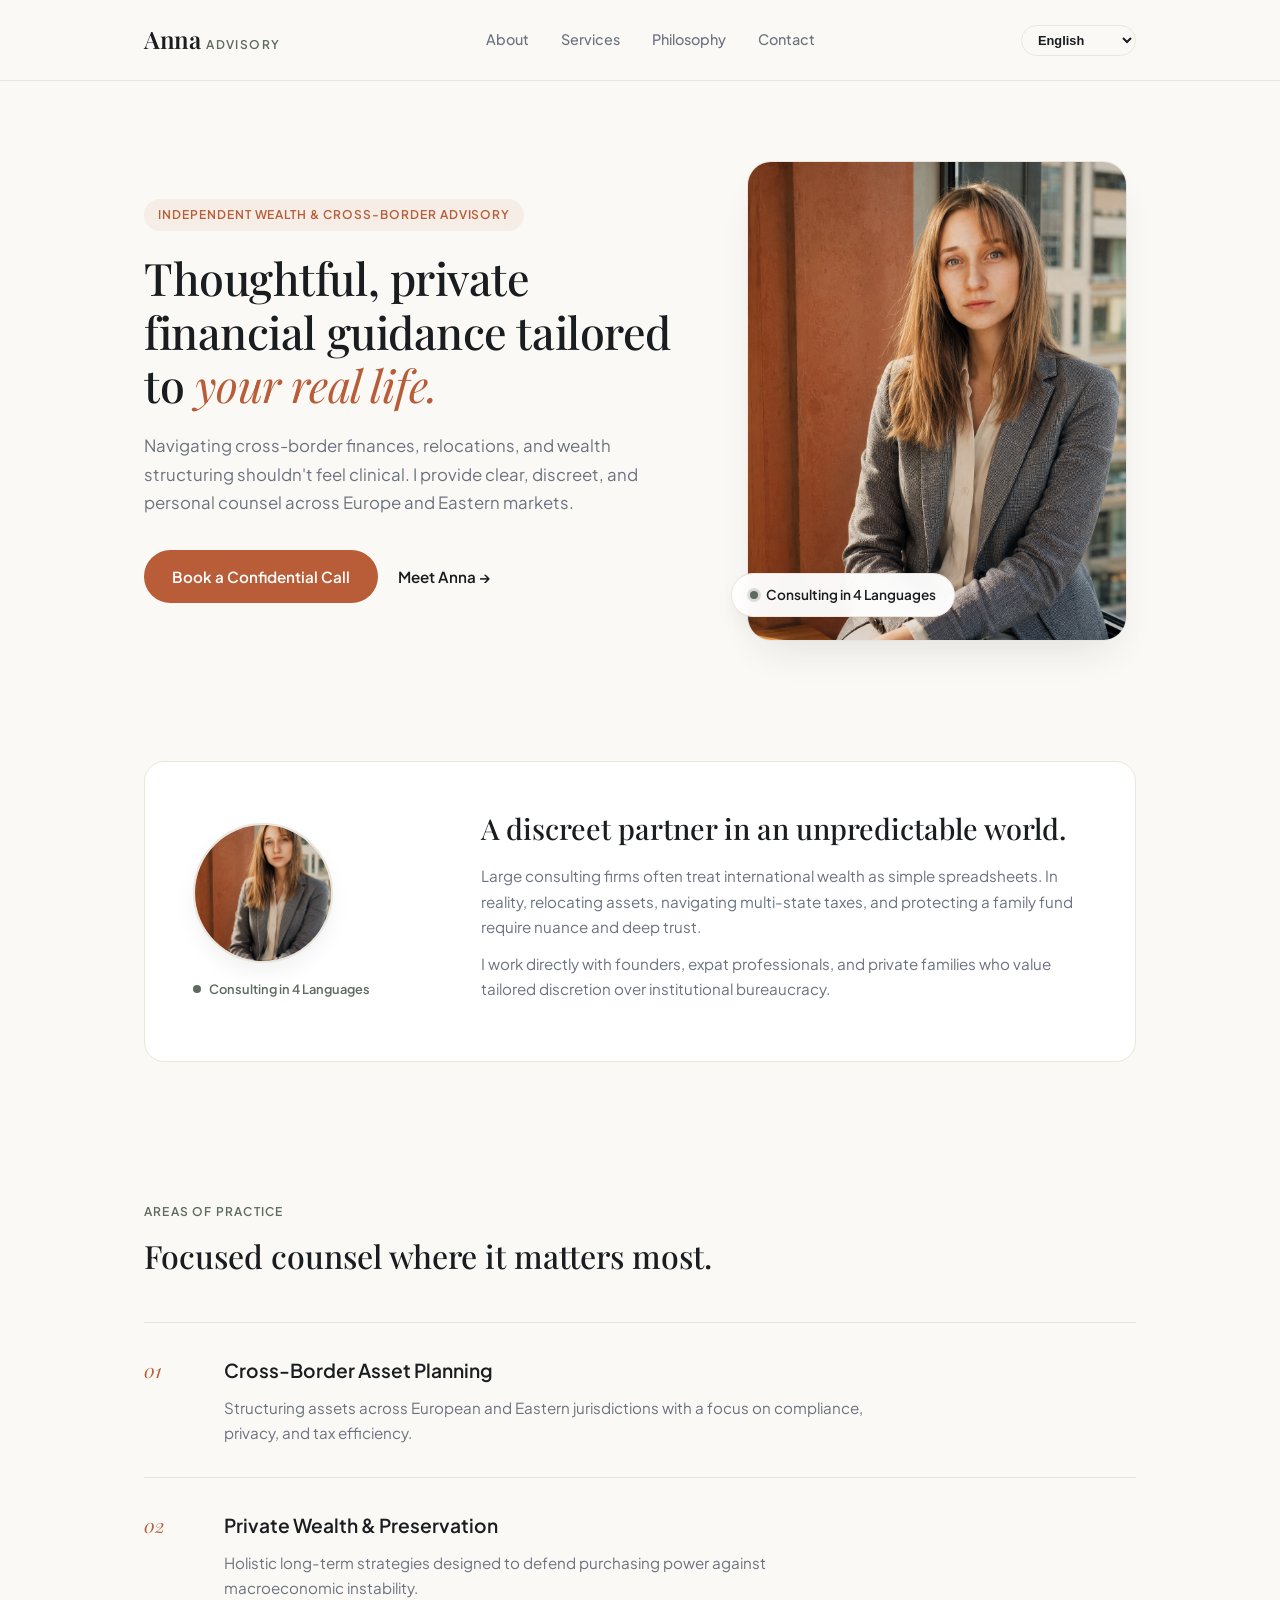
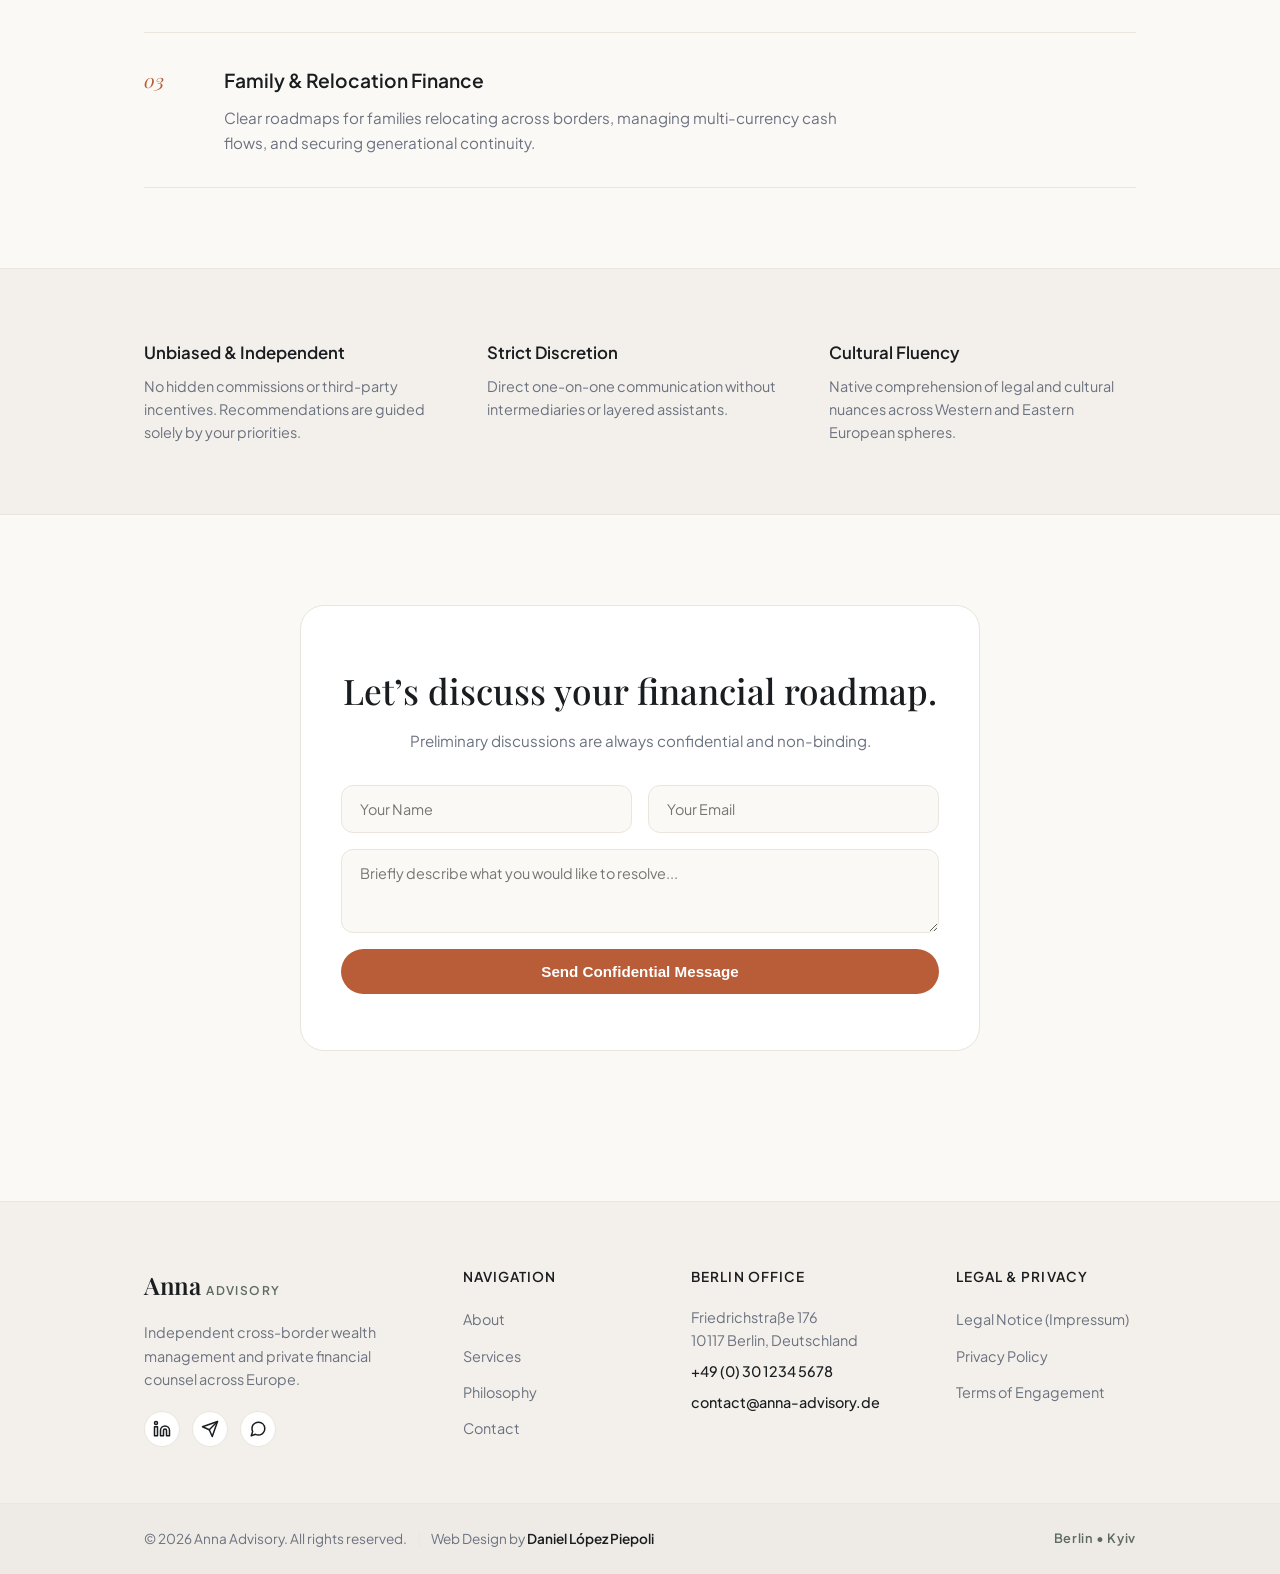
==== index.html @ 5be1da40 "Initial launch" ====
<!DOCTYPE html>
<html lang="en">
<head>
  <meta charset="UTF-8" />
  <meta name="viewport" content="width=device-width, initial-scale=1.0" />
  <title>Anna | Independent Financial Advisory</title>
  <!-- Google Fonts: Editorial Serif + Modern Clean Sans -->
  <link rel="preconnect" href="https://fonts.googleapis.com">
  <link rel="preconnect" href="https://fonts.gstatic.com" crossorigin>
  <link href="https://fonts.googleapis.com/css2?family=Playfair+Display:ital,wght@0,500;0,600;1,400&family=Plus+Jakarta+Sans:wght@400;500;600&display=swap" rel="stylesheet">
  <link rel="stylesheet" href="style.css" />
</head>
<body>

  <!-- Navigation -->
  <header class="header">
    <div class="container nav-wrapper">
      <a href="#" class="brand">
        <span class="brand-name">Anna</span>
        <span class="brand-sub">Advisory</span>
      </a>

      <nav class="nav-links">
        <a href="#about" data-i18n="nav_about">About</a>
        <a href="#services" data-i18n="nav_services">Services</a>
        <a href="#philosophy" data-i18n="nav_philosophy">Philosophy</a>
        <a href="#contact" data-i18n="nav_contact">Contact</a>
      </nav>

      <!-- Language Selector -->
      <div class="lang-picker">
        <select id="lang-select">
          <option value="en" selected>English</option>
          <option value="de">Deutsch</option>
          <option value="uk">Українська</option>
          <option value="ru">Русский</option>
        </select>
      </div>
    </div>
  </header>

  <!-- Hero Section with Portrait -->
  <section class="container hero">
    <div class="hero-content">
      <span class="pill" data-i18n="hero_pill">Independent Wealth & Cross-Border Advisory</span>
      <h1 class="hero-title" data-i18n="hero_title">
        Thoughtful, private financial guidance tailored to <em>your real life.</em>
      </h1>
      <p class="hero-desc" data-i18n="hero_desc">
        Navigating cross-border finances, relocations, and wealth structuring shouldn't feel clinical. I provide clear, discreet, and personal counsel across Europe and Eastern markets.
      </p>
      <div class="hero-actions">
        <a href="#contact" class="btn btn-primary" data-i18n="hero_btn_main">Book a Confidential Call</a>
        <a href="#about" class="btn btn-link" data-i18n="hero_btn_secondary">Meet Anna &rarr;</a>
      </div>
    </div>

    <!-- Hero Portrait Media (Editorial Illustration Placeholder) -->
    <div class="hero-media">
      <div class="portrait-wrapper">
        <img 
          src="assets/images/anna-ai.png"
          alt="Anna - Financial Advisor" 
          class="portrait-img" 
        />
        <!-- Velo y saludo interactivo -->
        <div class="portrait-overlay">
          <div class="overlay-quote-mark">“</div>
          <p class="overlay-text"           data-i18n="portrait_greeting">
            Finance should empower your vision, not complicate your life. Let’s build something lasting together.
          </p>
          <span class="overlay-signature">— Anna</span>
        </div>

        <!-- Píldora interactiva de idiomas -->
        <div class="floating-badge" tabindex="0">
          <div class="badge-layer badge-default">
            <span class="pulse-dot"></span>
            <span class="badge-text" data-i18n="bio_badge">Consulting in 4 Languages</span>
          </div>
          <div class="badge-layer badge-hover">
            <span class="lang-pill">EN</span>
            <span class="lang-pill">DE</span>
            <span class="lang-pill">UK</span>
            <span class="lang-pill">RU</span>
          </div>
        </div>      
      </div>
    </div>
  </section>

    <!-- Personal Intro / About Mini -->
    <section id="about" class="container bio-section">
      <div class="bio-card">
        <!--A "redondeada"--> 
        <div class="bio-visual">
          <div class="avatar-placeholder">
            <img 
              src="assets/images/anna-ai.png" 
              alt="Anna Portrait" 
            />
          </div>
          <div class="bio-tag">
            <span class="dot"></span>
            <span data-i18n="bio_badge">Consulting in 4 Languages</span>
          </div>
        </div>

        <div class="bio-text">
          <h2 data-i18n="bio_title">A discreet partner in an unpredictable world.</h2>
          <p data-i18n="bio_p1">
            Large consulting firms often treat international wealth as simple spreadsheets. In reality, relocating assets, navigating multi-state taxes, and protecting a family fund require nuance and deep trust.
          </p>
          <p data-i18n="bio_p2">
            I work directly with founders, expat professionals, and private families who value tailored discretion over institutional bureaucracy.
          </p>
        </div>
      </div>
    </section>

    <!-- Services -->
    <section id="services" class="container services-section">
      <div class="section-title-wrap">
        <span class="section-kicker" data-i18n="srv_kicker">Areas of Practice</span>
        <h2 data-i18n="srv_heading">Focused counsel where it matters most.</h2>
      </div>

      <div class="services-list">
        <article class="service-item">
          <span class="item-index">01</span>
          <div class="item-body">
            <h3 data-i18n="srv_1_title">Cross-Border Asset Planning</h3>
            <p data-i18n="srv_1_desc">Structuring assets across European and Eastern jurisdictions with a focus on compliance, privacy, and tax efficiency.</p>
          </div>
        </article>

        <article class="service-item">
          <span class="item-index">02</span>
          <div class="item-body">
            <h3 data-i18n="srv_2_title">Private Wealth & Preservation</h3>
            <p data-i18n="srv_2_desc">Holistic long-term strategies designed to defend purchasing power against macroeconomic instability.</p>
          </div>
        </article>

        <article class="service-item">
          <span class="item-index">03</span>
          <div class="item-body">
            <h3 data-i18n="srv_3_title">Family & Relocation Finance</h3>
            <p data-i18n="srv_3_desc">Clear roadmaps for families relocating across borders, managing multi-currency cash flows, and securing generational continuity.</p>
          </div>
        </article>
      </div>
    </section>

    <!-- Philosophy -->
    <section id="philosophy" class="philosophy-section">
      <div class="container philosophy-grid">
        <div class="philo-box">
          <h4 data-i18n="phil_1_title">Unbiased & Independent</h4>
          <p data-i18n="phil_1_desc">No hidden commissions or third-party incentives. Recommendations are guided solely by your priorities.</p>
        </div>
        <div class="philo-box">
          <h4 data-i18n="phil_2_title">Strict Discretion</h4>
          <p data-i18n="phil_2_desc">Direct one-on-one communication without intermediaries or layered assistants.</p>
        </div>
        <div class="philo-box">
          <h4 data-i18n="phil_3_title">Cultural Fluency</h4>
          <p data-i18n="phil_3_desc">Native comprehension of legal and cultural nuances across Western and Eastern European spheres.</p>
        </div>
      </div>
    </section>

    <!-- Contact -->
    <section id="contact" class="container contact-section">
      <div class="contact-card">
        <h2 data-i18n="contact_heading">Let’s discuss your financial roadmap.</h2>
        <p data-i18n="contact_sub">Preliminary discussions are always confidential and non-binding.</p>
        
        <form class="contact-form" onsubmit="event.preventDefault();">
          <div class="form-row">
            <input type="text" placeholder="Your Name" required data-i18n-ph="ph_name" />
            <input type="email" placeholder="Your Email" required data-i18n-ph="ph_email" />
          </div>
          <textarea rows="3" placeholder="Briefly describe what you would like to resolve..." required data-i18n-ph="ph_msg"></textarea>
          <button type="submit" class="btn btn-primary" data-i18n="contact_btn">Send Confidential Message</button>
        </form>
      </div>
    </section>
  </main>

  <!-- Footer -->
  <!--
  <footer class="footer">
    <div class="container footer-content">
      <p class="copyright">© 2026 Anna Advisory. All rights reserved.</p>
      <div class="footer-note" data-i18n="footer_note">Berlin • Zurich • Kyiv</div>
    </div>
  </footer>
  -->

  <!-- Enhanced Editorial Footer -->
  <footer class="footer">
    <div class="container footer-grid">
      <!-- Brand & Positioning -->
      <div class="footer-col footer-about">
        <div class="brand">
          <span class="brand-name">Anna</span>
          <span class="brand-sub">Advisory</span>
        </div>
        <p class="footer-desc" data-i18n="footer_desc">
          Independent cross-border wealth management and private financial counsel across Europe.
        </p>
        <div class="social-links">
          <!-- LinkedIn -->
          <a href="https://www.linkedin.com/in/anna-sarana-a09b88138/" target="_blank" rel="noopener noreferrer" class="social-icon" aria-label="LinkedIn">
            <svg width="18" height="18" viewBox="0 0 24 24" fill="none" stroke="currentColor" stroke-width="2" stroke-linecap="round" stroke-linejoin="round"><path d="M16 8a6 6 0 0 1 6 6v7h-4v-7a2 2 0 0 0-2-2 2 2 0 0 0-2 2v7h-4v-7a6 6 0 0 1 6-6z"></path><rect x="2" y="9" width="4" height="12"></rect><circle cx="4" cy="4" r="2"></circle></svg>
          </a>
          <!-- Telegram -->
          <a href="https://t.me" target="_blank" rel="noopener noreferrer" class="social-icon" aria-label="Telegram">
            <svg width="18" height="18" viewBox="0 0 24 24" fill="none" stroke="currentColor" stroke-width="2" stroke-linecap="round" stroke-linejoin="round"><line x1="22" y1="2" x2="11" y2="13"></line><polygon points="22 2 15 22 11 13 2 9 22 2"></polygon></svg>
          </a>
          <!-- WhatsApp -->
          <a href="https://wa.me" target="_blank" rel="noopener noreferrer" class="social-icon" aria-label="WhatsApp">
            <svg width="18" height="18" viewBox="0 0 24 24" fill="none" stroke="currentColor" stroke-width="2" stroke-linecap="round" stroke-linejoin="round"><path d="M21 11.5a8.38 8.38 0 0 1-.9 3.8 8.5 8.5 0 0 1-7.6 4.7 8.38 8.38 0 0 1-3.8-.9L3 21l1.9-5.7a8.38 8.38 0 0 1-.9-3.8 8.5 8.5 0 0 1 4.7-7.6 8.38 8.38 0 0 1 3.8-.9h.5a8.48 8.48 0 0 1 8 8v.5z"></path></svg>
          </a>
        </div>
      </div>

      <!-- Quick Navigation -->
      <div class="footer-col">
        <h4 class="footer-heading" data-i18n="footer_nav_title">Navigation</h4>
        <ul class="footer-links">
          <li><a href="#about" data-i18n="nav_about">About</a></li>
          <li><a href="#services" data-i18n="nav_services">Services</a></li>
          <li><a href="#philosophy" data-i18n="nav_philosophy">Philosophy</a></li>
          <li><a href="#contact" data-i18n="nav_contact">Contact</a></li>
        </ul>
      </div>

      <!-- Berlin Legal Office & Contact -->
      <div class="footer-col">
        <h4 class="footer-heading" data-i18n="footer_office_title">Berlin Office</h4>
        <address class="footer-address">
          <p>Friedrichstraße 176</p>
          <p>10117 Berlin, Deutschland</p>
          <p class="contact-line">
            <a href="tel:+493012345678" class="contact-link">+49 (0) 30 1234 5678</a>
          </p>
          <p class="contact-line">
            <a href="mailto:contact@anna-advisory.de" class="contact-link">contact@anna-advisory.de</a>
          </p>
        </address>
      </div>

      <!-- Legal Links -->
      <div class="footer-col">
        <h4 class="footer-heading" data-i18n="footer_legal_title">Legal & Privacy</h4>
        <ul class="footer-links">
          <li><a href="#impressum" data-i18n="footer_impressum">Impressum</a></li>
          <li><a href="#datenschutz" data-i18n="footer_privacy">Datenschutz</a></li>
          <li><a href="#terms" data-i18n="footer_terms">Terms of Engagement</a></li>
        </ul>
      </div>
    </div>

    <!-- Subfooter / Authorship -->
    <div class="subfooter">
      <div class="container subfooter-content">
        <p class="copyright">
          © 2026 Anna Advisory. All rights reserved.
          <span class="divider">|</span>
          Web Design by <a href="https://github.com/danielopezpiepoli" class="author-link" target="_blank" rel="noopener noreferrer">Daniel López Piepoli</a>
        </p>
        <div class="footer-jurisdictions" data-i18n="footer_note">Berlin • Kyiv</div>
      </div>
    </div>
  </footer>

  <script src="main.js"></script>
</body>
</html>
---- style.css ----
:root {
  --bg-page: #FBF9F5;
  --bg-surface: #FFFFFF;
  --bg-surface-alt: #F3EFEA;
  --text-main: #1A1D20;
  --text-muted: #6B7280;
  --accent-terracotta: #B85D38;
  --accent-terracotta-hover: #9E4F2F;
  --accent-sage: #5C6B5E;
  --border-soft: #EAE5DD;
  --font-serif: 'Playfair Display', Georgia, serif;
  --font-sans: 'Plus Jakarta Sans', -apple-system, BlinkMacSystemFont, sans-serif;
}

* {
  box-sizing: border-box;
  margin: 0;
  padding: 0;
}

html {
  scroll-behavior: smooth;
}

body {
  background-color: var(--bg-page);
  color: var(--text-main);
  font-family: var(--font-sans);
  line-height: 1.65;
  font-size: 16px;
  -webkit-font-smoothing: antialiased;
}

.container {
  max-width: 1040px;
  margin: 0 auto;
  padding: 0 24px;
}

/* Header */
.header {
  position: sticky;
  top: 0;
  background: rgba(251, 249, 245, 0.92);
  backdrop-filter: blur(10px);
  border-bottom: 1px solid var(--border-soft);
  z-index: 100;
}

.nav-wrapper {
  height: 80px;
  display: flex;
  align-items: center;
  justify-content: space-between;
}

.brand {
  text-decoration: none;
  display: flex;
  align-items: baseline;
  gap: 6px;
}

.brand-name {
  font-family: var(--font-serif);
  font-size: 1.5rem;
  font-weight: 600;
  color: var(--text-main);
  letter-spacing: -0.02em;
}

.brand-sub {
  font-size: 0.75rem;
  text-transform: uppercase;
  letter-spacing: 0.12em;
  color: var(--accent-sage);
  font-weight: 600;
}

.nav-links {
  display: flex;
  gap: 32px;
}

.nav-links a {
  text-decoration: none;
  color: var(--text-muted);
  font-size: 0.9rem;
  font-weight: 500;
  transition: color 0.2s;
}

.nav-links a:hover {
  color: var(--accent-terracotta);
}

.lang-picker select {
  background: transparent;
  border: 1px solid var(--border-soft);
  padding: 6px 12px;
  border-radius: 20px;
  font-size: 0.8rem;
  font-weight: 600;
  color: var(--text-main);
  cursor: pointer;
  outline: none;
  transition: border-color 0.2s;
}

.lang-picker select:hover,
.lang-picker select:focus {
  border-color: var(--accent-terracotta);
}

/* Hero Section */
.hero {
  padding: 80px 24px 60px 24px;
  display: grid;
  grid-template-columns: 1.15fr 0.85fr;
  gap: 56px;
  align-items: center;
}

.hero-content {
  max-width: 100%;
}

.pill {
  display: inline-block;
  font-size: 0.75rem;
  font-weight: 600;
  text-transform: uppercase;
  letter-spacing: 0.08em;
  color: var(--accent-terracotta);
  background: rgba(184, 93, 56, 0.08);
  padding: 6px 14px;
  border-radius: 50px;
  margin-bottom: 20px;
}

.hero-title {
  font-family: var(--font-serif);
  font-size: clamp(2.2rem, 3.5vw, 3.2rem);
  font-weight: 500;
  line-height: 1.2;
  color: var(--text-main);
  margin-bottom: 20px;
  letter-spacing: -0.01em;
}

.hero-title em {
  font-style: italic;
  font-weight: 400;
  color: var(--accent-terracotta);
}

.hero-desc {
  font-size: 1.05rem;
  color: var(--text-muted);
  line-height: 1.7;
  margin-bottom: 32px;
}

.hero-actions {
  display: flex;
  align-items: center;
  gap: 20px;
}

/* Hero Media & Floating Badge */
.hero-media {
  display: flex;
  justify-content: center;
  position: relative;
}

.portrait-wrapper {
  position: relative;
  width: 100%;
  max-width: 380px;
  border-radius: 24px;
  overflow: visible; /* Permite que el floating badge sobresalga */
  cursor: pointer;
}

.portrait-img {
  width: 100%;
  height: 480px;
  object-fit: cover;
  border-radius: 24px;
  box-shadow: 0 20px 40px -15px rgba(26, 29, 32, 0.12);
  border: 1px solid var(--border-soft);
  display: block;
  transition: transform 0.6s cubic-bezier(0.16, 1, 0.3, 1), filter 0.5s ease;
}

/* Velo sutil con tipografía editorial */
.portrait-overlay {
  position: absolute;
  top: 0;
  left: 0;
  width: 100%;
  height: 480px;
  border-radius: 24px;
  background: rgba(251, 249, 245, 0.90);
  backdrop-filter: blur(1px);
  border: 1px solid var(--border-soft);
  padding: 40px 32px;
  display: flex;
  flex-direction: column;
  justify-content: center;
  align-items: center;
  text-align: center;
  opacity: 0;
  pointer-events: none;
  transition: opacity 0.45s ease, transform 0.45s cubic-bezier(0.16, 1, 0.3, 1);
  transform: translateY(8px);
}

.overlay-quote-mark {
  font-family: var(--font-serif);
  font-size: 3.5rem;
  line-height: 1;
  color: var(--accent-terracotta);
  opacity: 0.4;
  margin-bottom: -10px;
}

.overlay-text {
  font-family: var(--font-serif);
  font-size: 1.15rem;
  font-style: italic;
  line-height: 1.6;
  color: var(--text-main);
  margin-bottom: 16px;
}

.overlay-signature {
  font-family: var(--font-sans);
  font-size: 0.8rem;
  font-weight: 700;
  text-transform: uppercase;
  letter-spacing: 0.1em;
  color: var(--accent-sage);
}

/* Activación al hacer Hover o Focus */
.portrait-wrapper:hover .portrait-img,
.portrait-wrapper:focus .portrait-img {
  filter: blur(2px) brightness(0.95);
  transform: scale(1.02);
}

.portrait-wrapper:hover .portrait-overlay,
.portrait-wrapper:focus .portrait-overlay {
  opacity: 1;
  transform: translateY(0);
  pointer-events: auto;
}

/* Píldora interactiva de idiomas (Grid de 1 celda superpuesta) */
.floating-badge {
  position: absolute;
  bottom: 24px;
  left: -16px;
  background: rgba(255, 255, 255, 0.96);
  backdrop-filter: blur(10px);
  border: 1px solid var(--border-soft);
  border-radius: 9999px;
  padding: 8px 18px;
  box-shadow: 0 10px 25px -5px rgba(0, 0, 0, 0.08);
  cursor: pointer;
  overflow: hidden;
  height: 44px;
  display: grid;
  grid-template-areas: "stack";
  align-items: center;
  justify-content: center;
  transition: all 0.3s cubic-bezier(0.4, 0, 0.2, 1);
  user-select: none;
}

.floating-badge:hover,
.floating-badge:focus {
  border-color: var(--accent-terracotta);
  box-shadow: 0 12px 28px -5px rgba(184, 93, 56, 0.18);
  transform: translateY(-2px);
}

.badge-layer {
  grid-area: stack;
  display: flex;
  align-items: center;
  justify-content: center;
  transition: all 0.3s cubic-bezier(0.4, 0, 0.2, 1);
}

.badge-default {
  gap: 8px;
  white-space: nowrap;
  opacity: 1;
  transform: translateY(0);
}

.pulse-dot {
  width: 8px;
  height: 8px;
  background-color: var(--accent-sage);
  border-radius: 50%;
  box-shadow: 0 0 0 3px rgba(92, 107, 94, 0.2);
  flex-shrink: 0;
}

.badge-text {
  font-size: 0.85rem;
  font-weight: 600;
  color: var(--text-main);
}

.badge-hover {
  gap: 6px;
  opacity: 0;
  transform: translateY(16px);
  pointer-events: none;
}

.lang-pill {
  font-size: 0.72rem;
  font-weight: 700;
  letter-spacing: 0.04em;
  color: var(--text-main);
  background-color: var(--bg-surface-alt);
  border: 1px solid var(--border-soft);
  padding: 3px 8px;
  border-radius: 20px;
  line-height: 1;
}

.floating-badge:hover .badge-default,
.floating-badge:focus .badge-default {
  opacity: 0;
  transform: translateY(-16px);
}

.floating-badge:hover .badge-hover,
.floating-badge:focus .badge-hover {
  opacity: 1;
  transform: translateY(0);
}

/* Buttons */
.btn {
  display: inline-block;
  text-decoration: none;
  font-size: 0.95rem;
  font-weight: 600;
  padding: 14px 28px;
  border-radius: 40px;
  transition: all 0.25s ease;
  border: none;
  cursor: pointer;
}

.btn-primary {
  background-color: var(--accent-terracotta);
  color: #ffffff;
}

.btn-primary:hover {
  background-color: var(--accent-terracotta-hover);
  transform: translateY(-1px);
}

.btn-link {
  color: var(--text-main);
  padding: 14px 0;
}

.btn-link:hover {
  color: var(--accent-terracotta);
}

/* Bio Section */
.bio-section {
  padding: 60px 24px;
}

.bio-card {
  background-color: var(--bg-surface);
  border: 1px solid var(--border-soft);
  border-radius: 20px;
  padding: 48px;
  display: grid;
  grid-template-columns: 240px 1fr;
  gap: 48px;
  align-items: center;
}

/* Personal Intro / About Mini: Imagen redondeada */

.avatar-placeholder {
  width: 140px;
  height: 140px;
  border-radius: 50%;
  border: 2px solid var(--border-soft);
  box-shadow: 0 10px 25px -5px rgba(26, 29, 32, 0.08);
  margin-bottom: 16px;
  overflow: hidden; /* Corta la imagen en círculo */
}

.avatar-placeholder img {
  width: 100%;
  height: 100%;
  object-fit: cover; /* Evita que la foto se estire */
  display: block;
}

.bio-tag {
  display: flex;
  align-items: center;
  gap: 8px;
  font-size: 0.8rem;
  color: var(--accent-sage);
  font-weight: 600;
}

.bio-tag .dot {
  width: 8px;
  height: 8px;
  background-color: var(--accent-sage);
  border-radius: 50%;
}

.bio-text h2 {
  font-family: var(--font-serif);
  font-size: 1.8rem;
  font-weight: 500;
  margin-bottom: 16px;
  line-height: 1.3;
}

.bio-text p {
  color: var(--text-muted);
  margin-bottom: 12px;
  font-size: 0.95rem;
}

/* Services */
.services-section {
  padding: 80px 24px;
}

.section-title-wrap {
  margin-bottom: 40px;
}

.section-kicker {
  font-size: 0.75rem;
  text-transform: uppercase;
  letter-spacing: 0.1em;
  color: var(--accent-sage);
  font-weight: 600;
  display: block;
  margin-bottom: 8px;
}

.section-title-wrap h2 {
  font-family: var(--font-serif);
  font-size: 2rem;
  font-weight: 500;
}

.services-list {
  display: flex;
  flex-direction: column;
  border-top: 1px solid var(--border-soft);
}

.service-item {
  display: grid;
  grid-template-columns: 80px 1fr;
  padding: 32px 0;
  border-bottom: 1px solid var(--border-soft);
  transition: background-color 0.2s;
}

.item-index {
  font-family: var(--font-serif);
  font-size: 1.2rem;
  color: var(--accent-terracotta);
  font-style: italic;
}

.item-body h3 {
  font-size: 1.2rem;
  font-weight: 600;
  margin-bottom: 8px;
}

.item-body p {
  color: var(--text-muted);
  font-size: 0.95rem;
  max-width: 650px;
}

/* Philosophy */
.philosophy-section {
  background-color: var(--bg-surface-alt);
  padding: 70px 0;
  border-top: 1px solid var(--border-soft);
  border-bottom: 1px solid var(--border-soft);
}

.philosophy-grid {
  display: grid;
  grid-template-columns: repeat(3, 1fr);
  gap: 36px;
}

.philo-box h4 {
  font-size: 1.05rem;
  font-weight: 600;
  margin-bottom: 8px;
  color: var(--text-main);
}

.philo-box p {
  color: var(--text-muted);
  font-size: 0.9rem;
  line-height: 1.6;
}

/* Contact Section */
.contact-section {
  padding: 90px 24px;
}

.contact-card {
  background: var(--bg-surface);
  border: 1px solid var(--border-soft);
  border-radius: 24px;
  padding: 56px 40px;
  max-width: 680px;
  margin: 0 auto;
  text-align: center;
}

.contact-card h2 {
  font-family: var(--font-serif);
  font-size: 2.2rem;
  font-weight: 500;
  margin-bottom: 8px;
}

.contact-card p {
  color: var(--text-muted);
  font-size: 0.95rem;
  margin-bottom: 32px;
}

.contact-form {
  display: flex;
  flex-direction: column;
  gap: 16px;
}

.form-row {
  display: grid;
  grid-template-columns: 1fr 1fr;
  gap: 16px;
}

.contact-form input,
.contact-form textarea {
  width: 100%;
  padding: 14px 18px;
  border: 1px solid var(--border-soft);
  background-color: var(--bg-page);
  border-radius: 12px;
  font-family: var(--font-sans);
  font-size: 0.9rem;
  color: var(--text-main);
  outline: none;
  transition: border-color 0.2s;
}

.contact-form input:focus,
.contact-form textarea:focus {
  border-color: var(--accent-terracotta);
  background-color: #FFFFFF;
}

/* Footer */
.footer {
  background-color: var(--bg-surface-alt);
  border-top: 1px solid var(--border-soft);
  padding: 64px 0 0 0;
  color: var(--text-main);
  margin-top: 60px;
}

.footer-grid {
  display: grid;
  grid-template-columns: 1.5fr 1fr 1.2fr 1fr;
  gap: 48px;
  padding-bottom: 56px;
}

.footer-desc {
  font-size: 0.9rem;
  color: var(--text-muted);
  margin: 16px 0 20px 0;
  max-width: 280px;
  line-height: 1.6;
}

.footer-heading {
  font-size: 0.85rem;
  font-weight: 600;
  text-transform: uppercase;
  letter-spacing: 0.08em;
  color: var(--text-main);
  margin-bottom: 18px;
}

.footer-links {
  list-style: none;
  display: flex;
  flex-direction: column;
  gap: 10px;
}

.footer-links a {
  text-decoration: none;
  color: var(--text-muted);
  font-size: 0.9rem;
  transition: color 0.2s ease;
}

.footer-links a:hover {
  color: var(--accent-terracotta);
}

.footer-address {
  font-style: normal;
  font-size: 0.9rem;
  color: var(--text-muted);
  line-height: 1.6;
}

.contact-line {
  margin-top: 8px;
}

.contact-link {
  color: var(--text-main);
  text-decoration: none;
  font-weight: 500;
  transition: color 0.2s;
}

.contact-link:hover {
  color: var(--accent-terracotta);
}

.social-links {
  display: flex;
  gap: 12px;
}

.social-icon {
  display: flex;
  align-items: center;
  justify-content: center;
  width: 36px;
  height: 36px;
  border-radius: 50%;
  background: var(--bg-surface);
  border: 1px solid var(--border-soft);
  color: var(--text-main);
  transition: all 0.2s ease;
  text-decoration: none;
}

.social-icon:hover {
  background-color: var(--accent-terracotta);
  border-color: var(--accent-terracotta);
  color: #ffffff;
  transform: translateY(-2px);
}

/* Subfooter */
.subfooter {
  border-top: 1px solid var(--border-soft);
  padding: 24px 0;
  background-color: rgba(26, 29, 32, 0.02);
  font-size: 0.85rem;
}

.subfooter-content {
  display: flex;
  justify-content: space-between;
  align-items: center;
}

.copyright {
  color: var(--text-muted);
}

.divider {
  margin: 0 8px;
  color: var(--border-soft);
}

.author-link {
  color: var(--text-main);
  font-weight: 600;
  text-decoration: none;
  transition: color 0.2s ease;
}

.author-link:hover {
  color: var(--accent-terracotta);
  text-decoration: underline;
}

.footer-jurisdictions {
  color: var(--accent-sage);
  font-weight: 600;
  font-size: 0.8rem;
  letter-spacing: 0.05em;
}

/* Responsive Rules */
@media (max-width: 900px) {
  .hero {
    grid-template-columns: 1fr;
    gap: 40px;
    padding-top: 40px;
  }
  
  .hero-media {
    order: -1;
  }

  .portrait-wrapper {
    max-width: 320px;
  }

  .portrait-img {
    height: 380px;
  }

  .floating-badge {
    left: 12px;
    bottom: 12px;
  }

  .footer-grid {
    grid-template-columns: 1fr 1fr;
    gap: 36px;
  }
}

@media (max-width: 768px) {
  .nav-links {
    display: none;
  }

  .bio-card {
    grid-template-columns: 1fr;
    padding: 30px;
    text-align: center;
  }

  .avatar-placeholder {
    margin: 0 auto 16px auto;
  }

  .bio-tag {
    justify-content: center;
  }

  .service-item {
    grid-template-columns: 40px 1fr;
  }

  .philosophy-grid {
    grid-template-columns: 1fr;
    gap: 24px;
  }

  .form-row {
    grid-template-columns: 1fr;
  }
}

@media (max-width: 600px) {
  .footer-grid {
    grid-template-columns: 1fr;
  }

  .subfooter-content {
    flex-direction: column;
    text-align: center;
    gap: 12px;
  }
}
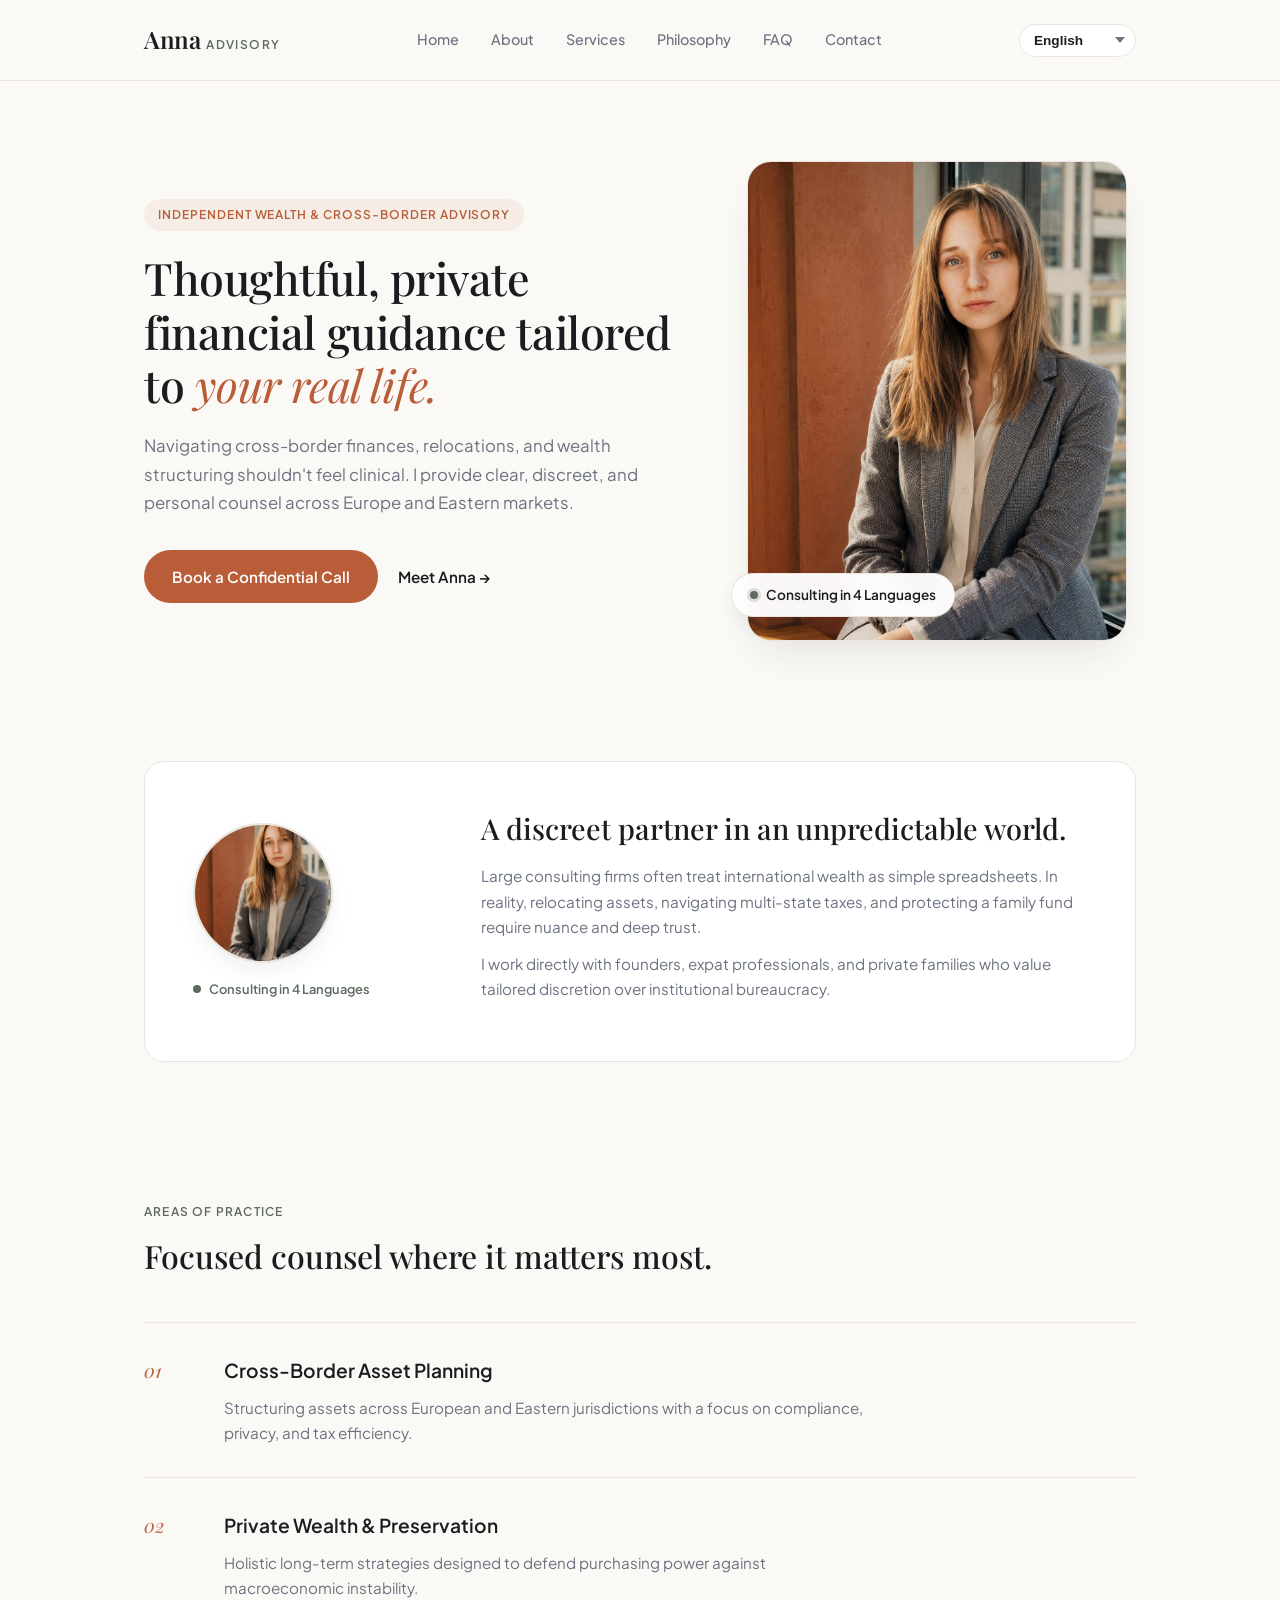
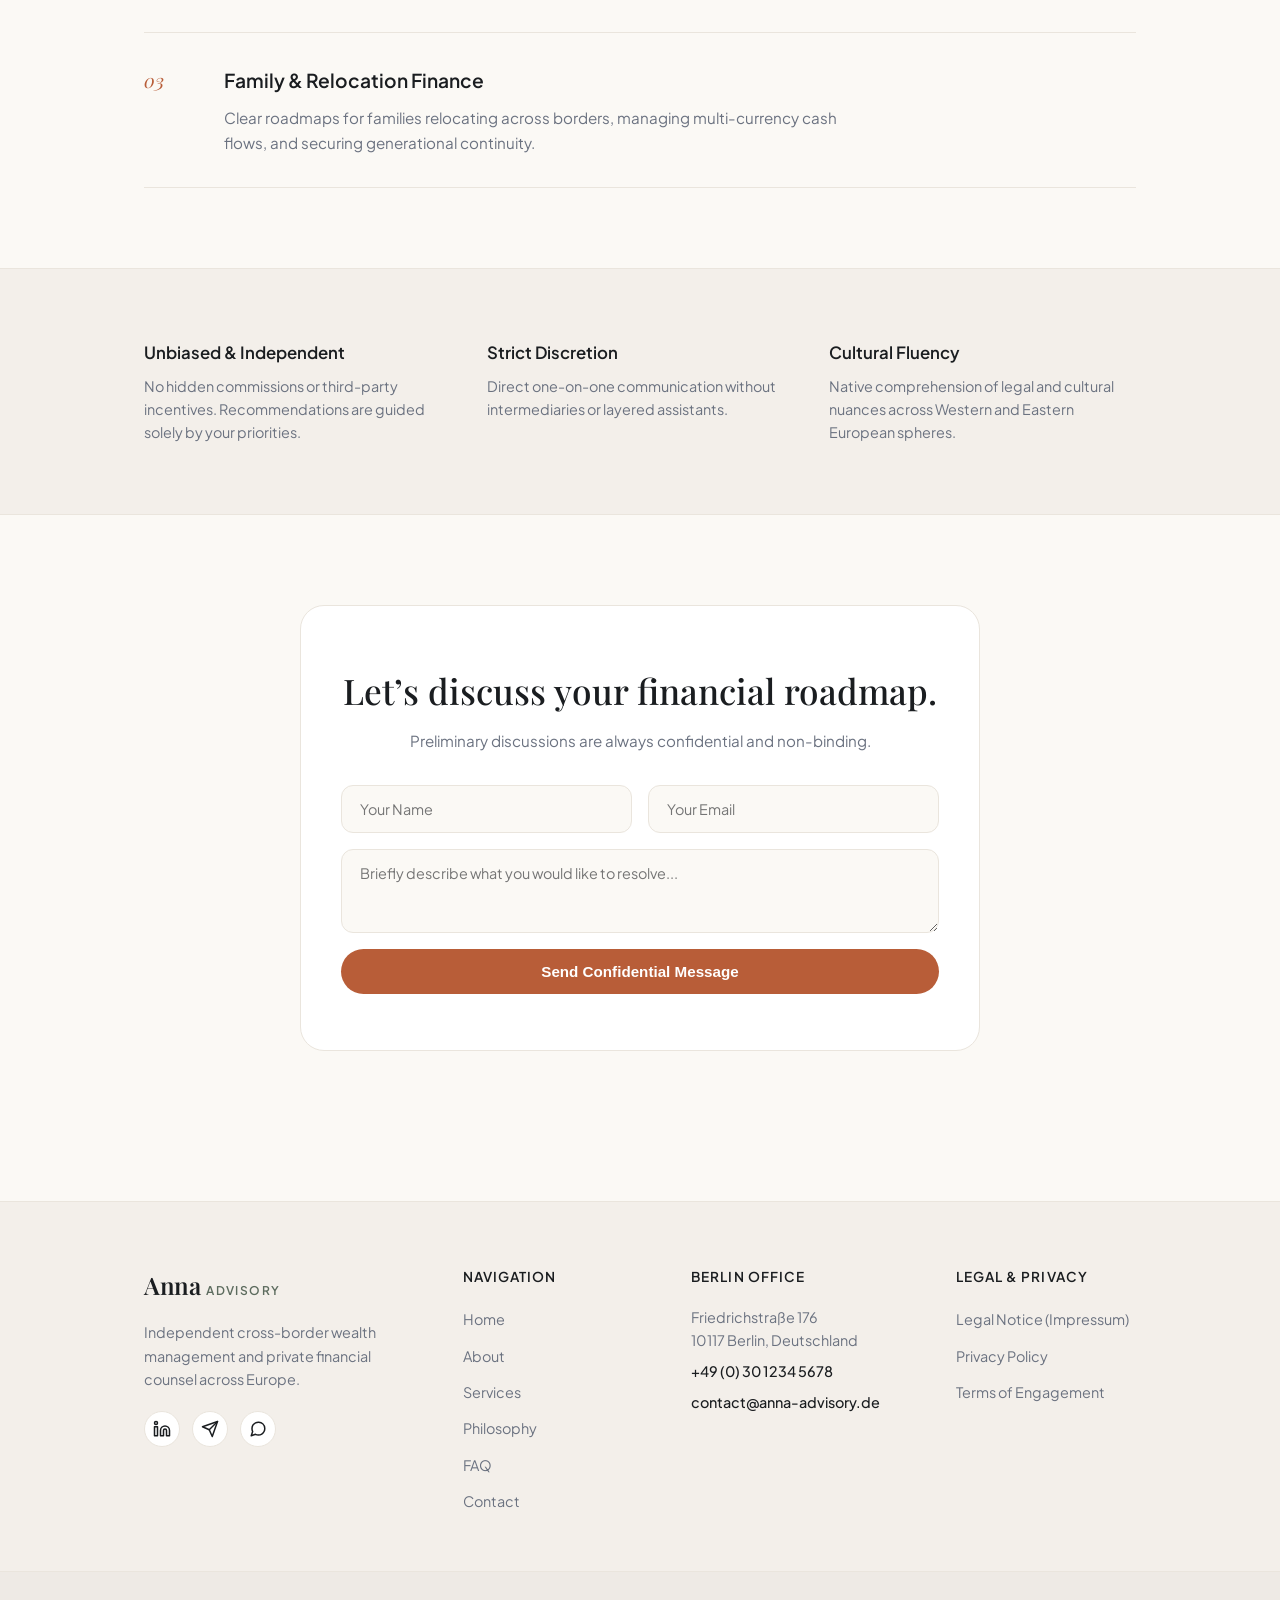
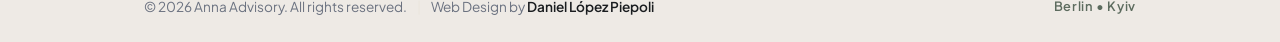
==== commit c179e126: "feat: complete multipage architecture (services, about, contact, philosophy, faq, legal) and full i1" ====
--- a/index.html
+++ b/index.html
@@ -20,21 +20,48 @@
         <span class="brand-sub">Advisory</span>
       </a>
 
+      <!-- Desktop Nav Links -->
       <nav class="nav-links">
-        <a href="#about" data-i18n="nav_about">About</a>
-        <a href="#services" data-i18n="nav_services">Services</a>
-        <a href="#philosophy" data-i18n="nav_philosophy">Philosophy</a>
-        <a href="#contact" data-i18n="nav_contact">Contact</a>
+        <a href="index.html" data-i18n="nav_home">Home</a>
+        <a href="about.html" data-i18n="nav_about">About</a>
+        <a href="services.html" data-i18n="nav_services">Services</a>
+        <a href="philosophy.html" data-i18n="nav_philosophy">Philosophy</a>
+        <a href="faq.html" data-i18n="nav_faq">FAQ</a>
+        <a href="contact.html" data-i18n="nav_contact">Contact</a>
       </nav>
 
-      <!-- Language Selector -->
-      <div class="lang-picker">
-        <select id="lang-select">
-          <option value="en" selected>English</option>
-          <option value="de">Deutsch</option>
-          <option value="uk">Українська</option>
-          <option value="ru">Русский</option>
-        </select>
+      <div class="header-actions">
+        <!-- Language Selector -->
+        <div class="lang-picker">
+          <select id="lang-select" aria-label="Select Language">
+            <option value="en" selected>English</option>
+            <option value="de">Deutsch</option>
+            <option value="uk">Українська</option>
+            <option value="ru">Русский</option>
+          </select>
+        </div>
+
+        <!-- Hamburger Toggle Button -->
+        <button class="mobile-menu-btn" id="mobile-menu-btn" aria-label="Toggle Menu" aria-expanded="false">
+          <span class="hamburger-line"></span>
+          <span class="hamburger-line"></span>
+          <span class="hamburger-line"></span>
+        </button>
+      </div>
+    </div>
+
+    <!-- Mobile Navigation Drawer -->
+    <div class="mobile-nav" id="mobile-nav">
+      <nav class="mobile-nav-links">
+        <a href="index.html" class="mobile-link" data-i18n="nav_home">Home</a>
+        <a href="about.html" class="mobile-link" data-i18n="nav_about">About</a>
+        <a href="services.html" class="mobile-link" data-i18n="nav_services">Services</a>
+        <a href="philosophy.html" class="mobile-link" data-i18n="nav_philosophy">Philosophy</a>
+        <a href="faq.html" class="mobile-link" data-i18n="nav_faq">FAQ</a>
+        <a href="contact.html" class="mobile-link" data-i18n="nav_contact">Contact</a>
+      </nav>
+      <div class="mobile-cta">
+        <a href="#contact" class="btn btn-primary mobile-link" data-i18n="hero_btn_main">Book a Confidential Call</a>
       </div>
     </div>
   </header>
@@ -51,7 +78,7 @@
       </p>
       <div class="hero-actions">
         <a href="#contact" class="btn btn-primary" data-i18n="hero_btn_main">Book a Confidential Call</a>
-        <a href="#about" class="btn btn-link" data-i18n="hero_btn_secondary">Meet Anna &rarr;</a>
+        <a href="about.html" class="btn btn-link" data-i18n="hero_btn_secondary">Meet Anna &rarr;</a>
       </div>
     </div>
 
@@ -230,10 +257,12 @@
       <div class="footer-col">
         <h4 class="footer-heading" data-i18n="footer_nav_title">Navigation</h4>
         <ul class="footer-links">
-          <li><a href="#about" data-i18n="nav_about">About</a></li>
-          <li><a href="#services" data-i18n="nav_services">Services</a></li>
-          <li><a href="#philosophy" data-i18n="nav_philosophy">Philosophy</a></li>
-          <li><a href="#contact" data-i18n="nav_contact">Contact</a></li>
+          <li><a href="index.html" data-i18n="nav_home">Home</a></li>
+          <li><a href="about.html" data-i18n="nav_about">About</a></li>
+          <li><a href="services.html" data-i18n="nav_services">Services</a></li>
+          <li><a href="philosophy.html" data-i18n="nav_philosophy">Philosophy</a></li>
+          <li><a href="faq.html" data-i18n="nav_faq">FAQ</a></li>
+          <li><a href="contact.html" data-i18n="nav_contact">Contact</a></li>
         </ul>
       </div>
 
@@ -256,9 +285,9 @@
       <div class="footer-col">
         <h4 class="footer-heading" data-i18n="footer_legal_title">Legal & Privacy</h4>
         <ul class="footer-links">
-          <li><a href="#impressum" data-i18n="footer_impressum">Impressum</a></li>
-          <li><a href="#datenschutz" data-i18n="footer_privacy">Datenschutz</a></li>
-          <li><a href="#terms" data-i18n="footer_terms">Terms of Engagement</a></li>
+          <li><a href="impressum.html" data-i18n="footer_impressum">Impressum</a></li>
+          <li><a href="datenschutz.html" data-i18n="footer_privacy">Datenschutz</a></li>
+          <li><a href="terms.html" data-i18n="footer_terms">Terms of Engagement</a></li>
         </ul>
       </div>
     </div>
@@ -266,11 +295,11 @@
     <!-- Subfooter / Authorship -->
     <div class="subfooter">
       <div class="container subfooter-content">
-        <p class="copyright">
-          © 2026 Anna Advisory. All rights reserved.
+        <div class="subfooter-main">
+          <span class="copyright">© 2026 Anna Advisory. All rights reserved.</span>
           <span class="divider">|</span>
-          Web Design by <a href="https://github.com/danielopezpiepoli" class="author-link" target="_blank" rel="noopener noreferrer">Daniel López Piepoli</a>
-        </p>
+          <span class="credit">Web Design by <a href="https://github.com/danielopezpiepoli" class="author-link" target="_blank" rel="noopener noreferrer">Daniel López Piepoli</a></span>
+        </div>
         <div class="footer-jurisdictions" data-i18n="footer_note">Berlin • Kyiv</div>
       </div>
     </div>
--- a/style.css
+++ b/style.css
@@ -90,26 +90,124 @@
   transition: color 0.2s;
 }
 
-.nav-links a:hover {
+.nav-links a:hover,
+.nav-links a.active {
   color: var(--accent-terracotta);
 }
 
+.header-actions {
+  display: flex;
+  align-items: center;
+  gap: 16px;
+}
+
 .lang-picker select {
-  background: transparent;
-  border: 1px solid var(--border-soft);
-  padding: 6px 12px;
+  background: var(--bg-surface);
+  border: 1px solid var(--border-soft);
+  padding: 8px 14px;
   border-radius: 20px;
-  font-size: 0.8rem;
+  font-size: 0.85rem;
   font-weight: 600;
   color: var(--text-main);
   cursor: pointer;
   outline: none;
-  transition: border-color 0.2s;
+  transition: border-color 0.2s, box-shadow 0.2s;
+  -webkit-appearance: none;
+  -moz-appearance: none;
+  appearance: none;
+  background-image: url("data:image/svg+xml;charset=UTF-8,%3Csvg xmlns='http://www.w3.org/2000/svg' width='10' height='6' viewBox='0 0 10 6'%3E%3Cpath fill='%236B7280' d='M0 0l5 6 5-6z'/%3E%3C/svg%3E");
+  background-repeat: no-repeat;
+  background-position: right 10px center;
+  padding-right: 28px;
 }
 
 .lang-picker select:hover,
 .lang-picker select:focus {
   border-color: var(--accent-terracotta);
+}
+
+@media (max-width: 768px) {
+  .lang-picker select {
+    font-size: 16px;
+    transform: scale(0.9);
+    transform-origin: right center;
+    padding: 6px 12px;
+    padding-right: 26px;
+  }
+}
+
+/* Mobile Menu Button */
+.mobile-menu-btn {
+  display: none;
+  background: none;
+  border: none;
+  cursor: pointer;
+  padding: 8px;
+  flex-direction: column;
+  gap: 5px;
+  z-index: 110;
+}
+
+.hamburger-line {
+  display: block;
+  width: 22px;
+  height: 2px;
+  background-color: var(--text-main);
+  border-radius: 2px;
+  transition: transform 0.3s ease, opacity 0.3s ease;
+}
+
+.mobile-menu-btn.active .hamburger-line:nth-child(1) {
+  transform: translateY(7px) rotate(45deg);
+}
+.mobile-menu-btn.active .hamburger-line:nth-child(2) {
+  opacity: 0;
+}
+.mobile-menu-btn.active .hamburger-line:nth-child(3) {
+  transform: translateY(-7px) rotate(-45deg);
+}
+
+/* Mobile Nav Drawer */
+.mobile-nav {
+  display: none;
+  position: fixed;
+  top: 80px;
+  left: 0;
+  width: 100%;
+  height: calc(100vh - 80px);
+  background-color: var(--bg-page);
+  flex-direction: column;
+  padding: 32px 24px;
+  transform: translateY(-100%);
+  opacity: 0;
+  transition: transform 0.35s cubic-bezier(0.16, 1, 0.3, 1), opacity 0.25s ease;
+  border-bottom: 1px solid var(--border-soft);
+  z-index: 99;
+}
+
+.mobile-nav.active {
+  transform: translateY(0);
+  opacity: 1;
+}
+
+.mobile-nav-links {
+  display: flex;
+  flex-direction: column;
+  gap: 24px;
+  margin-bottom: 32px;
+}
+
+.mobile-nav-links a {
+  font-family: var(--font-serif);
+  font-size: 1.4rem;
+  text-decoration: none;
+  color: var(--text-main);
+  font-weight: 500;
+  transition: color 0.2s ease;
+}
+
+.mobile-nav-links a:hover {
+  color: var(--accent-terracotta);
 }
 
 /* Hero Section */
@@ -179,8 +277,7 @@
   width: 100%;
   max-width: 380px;
   border-radius: 24px;
-  overflow: visible; /* Permite que el floating badge sobresalga */
-  cursor: pointer;
+  overflow: visible;
 }
 
 .portrait-img {
@@ -191,30 +288,60 @@
   box-shadow: 0 20px 40px -15px rgba(26, 29, 32, 0.12);
   border: 1px solid var(--border-soft);
   display: block;
-  transition: transform 0.6s cubic-bezier(0.16, 1, 0.3, 1), filter 0.5s ease;
-}
-
-/* Velo sutil con tipografía editorial */
+}
+
 .portrait-overlay {
-  position: absolute;
-  top: 0;
-  left: 0;
-  width: 100%;
-  height: 480px;
-  border-radius: 24px;
-  background: rgba(251, 249, 245, 0.90);
-  backdrop-filter: blur(1px);
-  border: 1px solid var(--border-soft);
-  padding: 40px 32px;
-  display: flex;
-  flex-direction: column;
-  justify-content: center;
-  align-items: center;
-  text-align: center;
-  opacity: 0;
-  pointer-events: none;
-  transition: opacity 0.45s ease, transform 0.45s cubic-bezier(0.16, 1, 0.3, 1);
-  transform: translateY(8px);
+  display: none;
+}
+
+/* Desktop Hover Effects Only */
+@media (hover: hover) and (pointer: fine) {
+  .portrait-wrapper {
+    cursor: pointer;
+  }
+
+  .portrait-overlay {
+    display: flex;
+    position: absolute;
+    top: 0;
+    left: 0;
+    width: 100%;
+    height: 480px;
+    border-radius: 24px;
+    background: rgba(251, 249, 245, 0.92);
+    backdrop-filter: blur(2px);
+    border: 1px solid var(--border-soft);
+    padding: 40px 32px;
+    flex-direction: column;
+    justify-content: center;
+    align-items: center;
+    text-align: center;
+    opacity: 0;
+    pointer-events: none;
+    transition: opacity 0.45s ease, transform 0.45s cubic-bezier(0.16, 1, 0.3, 1);
+    transform: translateY(8px);
+  }
+
+  .portrait-wrapper:hover .portrait-img {
+    filter: blur(2px) brightness(0.95);
+    transform: scale(1.02);
+  }
+
+  .portrait-wrapper:hover .portrait-overlay {
+    opacity: 1;
+    transform: translateY(0);
+    pointer-events: auto;
+  }
+
+  .floating-badge:hover .badge-default {
+    opacity: 0;
+    transform: translateY(-16px);
+  }
+
+  .floating-badge:hover .badge-hover {
+    opacity: 1;
+    transform: translateY(0);
+  }
 }
 
 .overlay-quote-mark {
@@ -244,21 +371,7 @@
   color: var(--accent-sage);
 }
 
-/* Activación al hacer Hover o Focus */
-.portrait-wrapper:hover .portrait-img,
-.portrait-wrapper:focus .portrait-img {
-  filter: blur(2px) brightness(0.95);
-  transform: scale(1.02);
-}
-
-.portrait-wrapper:hover .portrait-overlay,
-.portrait-wrapper:focus .portrait-overlay {
-  opacity: 1;
-  transform: translateY(0);
-  pointer-events: auto;
-}
-
-/* Píldora interactiva de idiomas (Grid de 1 celda superpuesta) */
+/* Floating Badge */
 .floating-badge {
   position: absolute;
   bottom: 24px;
@@ -336,18 +449,6 @@
   line-height: 1;
 }
 
-.floating-badge:hover .badge-default,
-.floating-badge:focus .badge-default {
-  opacity: 0;
-  transform: translateY(-16px);
-}
-
-.floating-badge:hover .badge-hover,
-.floating-badge:focus .badge-hover {
-  opacity: 1;
-  transform: translateY(0);
-}
-
 /* Buttons */
 .btn {
   display: inline-block;
@@ -396,8 +497,6 @@
   align-items: center;
 }
 
-/* Personal Intro / About Mini: Imagen redondeada */
-
 .avatar-placeholder {
   width: 140px;
   height: 140px;
@@ -405,13 +504,13 @@
   border: 2px solid var(--border-soft);
   box-shadow: 0 10px 25px -5px rgba(26, 29, 32, 0.08);
   margin-bottom: 16px;
-  overflow: hidden; /* Corta la imagen en círculo */
+  overflow: hidden;
 }
 
 .avatar-placeholder img {
   width: 100%;
   height: 100%;
-  object-fit: cover; /* Evita que la foto se estire */
+  object-fit: cover;
   display: block;
 }
 
@@ -445,7 +544,7 @@
   font-size: 0.95rem;
 }
 
-/* Services */
+/* Services (Home Overview) */
 .services-section {
   padding: 80px 24px;
 }
@@ -530,7 +629,7 @@
   line-height: 1.6;
 }
 
-/* Contact Section */
+/* Contact Section (Home Minimal) */
 .contact-section {
   padding: 90px 24px;
 }
@@ -703,12 +802,18 @@
   align-items: center;
 }
 
-.copyright {
+.subfooter-main {
+  display: flex;
+  align-items: center;
+}
+
+.copyright,
+.credit {
   color: var(--text-muted);
 }
 
 .divider {
-  margin: 0 8px;
+  margin: 0 10px;
   color: var(--border-soft);
 }
 
@@ -767,6 +872,14 @@
     display: none;
   }
 
+  .mobile-menu-btn {
+    display: flex;
+  }
+
+  .mobile-nav {
+    display: flex;
+  }
+
   .bio-card {
     grid-template-columns: 1fr;
     padding: 30px;
@@ -803,6 +916,866 @@
   .subfooter-content {
     flex-direction: column;
     text-align: center;
-    gap: 12px;
-  }
-}+    gap: 10px;
+  }
+
+  .subfooter-main {
+    flex-direction: column;
+    gap: 8px;
+  }
+
+  .subfooter-main .divider {
+    display: none;
+  }
+
+  .footer-jurisdictions {
+    margin-top: 4px;
+  }
+}
+
+/* ==========================================================================
+   SERVICES.HTML
+   ========================================================================== */
+
+.page-header {
+  padding: 80px 24px 40px 24px;
+  text-align: center;
+  max-width: 800px;
+}
+
+.page-title {
+  font-family: var(--font-serif);
+  font-size: clamp(2.4rem, 4vw, 3.4rem);
+  font-weight: 500;
+  line-height: 1.2;
+  margin-bottom: 20px;
+}
+
+.page-subtitle {
+  font-size: 1.1rem;
+  color: var(--text-muted);
+  line-height: 1.7;
+}
+
+.srv-details-section {
+  display: flex;
+  flex-direction: column;
+  gap: 32px;
+  padding: 40px 24px 80px 24px;
+}
+
+.srv-detail-card {
+  background: var(--bg-surface);
+  border: 1px solid var(--border-soft);
+  border-radius: 20px;
+  padding: 48px;
+  transition: transform 0.25s ease, border-color 0.25s ease;
+}
+
+.srv-detail-card:hover {
+  border-color: var(--accent-terracotta);
+  transform: translateY(-2px);
+}
+
+.srv-card-header {
+  display: flex;
+  align-items: baseline;
+  gap: 20px;
+  margin-bottom: 16px;
+}
+
+.srv-card-header h2 {
+  font-family: var(--font-serif);
+  font-size: 1.8rem;
+  font-weight: 500;
+}
+
+.srv-card-desc {
+  font-size: 1.05rem;
+  color: var(--text-muted);
+  line-height: 1.7;
+  margin-bottom: 24px;
+  max-width: 850px;
+}
+
+.srv-deliverables {
+  background: var(--bg-surface-alt);
+  border-radius: 12px;
+  padding: 24px 32px;
+  border-left: 3px solid var(--accent-terracotta);
+}
+
+.srv-deliverables h4 {
+  font-size: 0.85rem;
+  text-transform: uppercase;
+  letter-spacing: 0.08em;
+  color: var(--accent-sage);
+  margin-bottom: 12px;
+}
+
+.srv-deliverables ul {
+  list-style: none;
+  display: flex;
+  flex-direction: column;
+  gap: 8px;
+}
+
+.srv-deliverables li {
+  position: relative;
+  padding-left: 18px;
+  font-size: 0.95rem;
+  color: var(--text-main);
+}
+
+.srv-deliverables li::before {
+  content: "•";
+  position: absolute;
+  left: 0;
+  color: var(--accent-terracotta);
+  font-size: 1.2rem;
+  line-height: 1;
+}
+
+.process-section {
+  background: var(--bg-surface-alt);
+  padding: 80px 0;
+  border-top: 1px solid var(--border-soft);
+  border-bottom: 1px solid var(--border-soft);
+}
+
+.text-center {
+  text-align: center;
+}
+
+.process-grid {
+  display: grid;
+  grid-template-columns: repeat(3, 1fr);
+  gap: 32px;
+  margin-top: 48px;
+}
+
+.process-card {
+  background: var(--bg-surface);
+  border: 1px solid var(--border-soft);
+  border-radius: 16px;
+  padding: 36px 28px;
+}
+
+.process-step {
+  font-size: 0.75rem;
+  font-weight: 700;
+  text-transform: uppercase;
+  letter-spacing: 0.1em;
+  color: var(--accent-terracotta);
+  display: block;
+  margin-bottom: 12px;
+}
+
+.process-card h3 {
+  font-family: var(--font-serif);
+  font-size: 1.3rem;
+  font-weight: 500;
+  margin-bottom: 10px;
+}
+
+.process-card p {
+  font-size: 0.9rem;
+  color: var(--text-muted);
+  line-height: 1.6;
+}
+
+.cta-section {
+  padding: 80px 24px;
+}
+
+.cta-box {
+  background: var(--bg-surface);
+  border: 1px solid var(--border-soft);
+  border-radius: 24px;
+  padding: 56px 32px;
+  text-align: center;
+}
+
+.cta-box h2 {
+  font-family: var(--font-serif);
+  font-size: 2.2rem;
+  font-weight: 500;
+  margin-bottom: 12px;
+}
+
+.cta-box p {
+  color: var(--text-muted);
+  font-size: 1.05rem;
+  margin-bottom: 28px;
+}
+
+/* ==========================================================================
+   ABOUT.HTML
+   ========================================================================== */
+
+.about-story-section {
+  padding: 40px 24px 80px 24px;
+}
+
+.about-story-grid {
+  display: grid;
+  grid-template-columns: 340px 1fr;
+  gap: 56px;
+  align-items: start;
+}
+
+.about-visual-column {
+  display: flex;
+  flex-direction: column;
+  gap: 24px;
+}
+
+.about-portrait-card {
+  background: var(--bg-surface);
+  border: 1px solid var(--border-soft);
+  border-radius: 20px;
+  overflow: hidden;
+  box-shadow: 0 15px 35px -10px rgba(26, 29, 32, 0.08);
+}
+
+.about-portrait-img {
+  width: 100%;
+  height: 380px;
+  object-fit: cover;
+  display: block;
+}
+
+.about-portrait-caption {
+  padding: 20px 24px;
+  background: var(--bg-surface);
+}
+
+.caption-name {
+  font-family: var(--font-serif);
+  font-size: 1.4rem;
+  font-weight: 500;
+  margin-bottom: 2px;
+}
+
+.caption-title {
+  font-size: 0.8rem;
+  text-transform: uppercase;
+  letter-spacing: 0.06em;
+  color: var(--accent-sage);
+  font-weight: 600;
+  margin-bottom: 12px;
+}
+
+.caption-badges {
+  display: flex;
+  gap: 6px;
+}
+
+.about-quote-box {
+  background: var(--bg-surface-alt);
+  border: 1px solid var(--border-soft);
+  border-radius: 16px;
+  padding: 24px;
+}
+
+.quote-content {
+  font-family: var(--font-serif);
+  font-size: 1rem;
+  font-style: italic;
+  line-height: 1.6;
+  color: var(--text-main);
+}
+
+.about-text-column {
+  display: flex;
+  flex-direction: column;
+  gap: 20px;
+}
+
+.story-heading {
+  font-family: var(--font-serif);
+  font-size: 1.8rem;
+  font-weight: 500;
+  color: var(--text-main);
+  margin-top: 16px;
+}
+
+.story-heading:first-of-type {
+  margin-top: 0;
+}
+
+.story-p {
+  font-size: 1.05rem;
+  color: var(--text-muted);
+  line-height: 1.75;
+}
+
+.story-pillars {
+  display: grid;
+  grid-template-columns: 1fr 1fr;
+  gap: 24px;
+  margin-top: 20px;
+  padding-top: 24px;
+  border-top: 1px solid var(--border-soft);
+}
+
+.story-pillar-item {
+  display: flex;
+  gap: 16px;
+  align-items: flex-start;
+}
+
+.pillar-number {
+  font-family: var(--font-serif);
+  font-size: 1.3rem;
+  color: var(--accent-terracotta);
+  font-style: italic;
+}
+
+.story-pillar-item h4 {
+  font-size: 1rem;
+  font-weight: 600;
+  margin-bottom: 6px;
+}
+
+.story-pillar-item p {
+  font-size: 0.9rem;
+  color: var(--text-muted);
+  line-height: 1.5;
+}
+
+@media (max-width: 860px) {
+  .about-story-grid {
+    grid-template-columns: 1fr;
+    gap: 40px;
+  }
+  .about-visual-column {
+    max-width: 400px;
+    margin: 0 auto;
+  }
+  .story-pillars {
+    grid-template-columns: 1fr;
+    gap: 16px;
+  }
+}
+
+/* ==========================================================================
+   CONTACT.HTML
+   ========================================================================== */
+
+.contact-page-section {
+  padding: 10px 24px 80px 24px;
+}
+
+.contact-page-grid {
+  display: grid;
+  grid-template-columns: 1.4fr 1fr;
+  gap: 40px;
+  align-items: start;
+}
+
+.contact-form-card {
+  background: var(--bg-surface);
+  border: 1px solid var(--border-soft);
+  border-radius: 24px;
+  padding: 48px 40px;
+}
+
+.form-card-title {
+  font-family: var(--font-serif);
+  font-size: 2.2rem;
+  font-weight: 500;
+  margin-bottom: 8px;
+  color: var(--text-main);
+}
+
+.form-card-sub {
+  color: var(--text-muted);
+  font-size: 0.95rem;
+  margin-bottom: 32px;
+  line-height: 1.6;
+}
+
+.inquiry-form {
+  display: flex;
+  flex-direction: column;
+  gap: 16px;
+}
+
+.inquiry-form .form-row {
+  display: grid;
+  grid-template-columns: 1fr 1fr;
+  gap: 16px;
+}
+
+.inquiry-form input,
+.inquiry-form textarea,
+.inquiry-form select {
+  width: 100%;
+  padding: 14px 18px;
+  border: 1px solid var(--border-soft);
+  background-color: var(--bg-page);
+  border-radius: 12px;
+  font-family: var(--font-sans);
+  font-size: 0.95rem;
+  color: var(--text-main);
+  outline: none;
+  transition: border-color 0.2s ease, background-color 0.2s ease, box-shadow 0.2s ease;
+}
+
+.inquiry-form input:focus,
+.inquiry-form textarea:focus,
+.inquiry-form select:focus {
+  border-color: var(--accent-terracotta);
+  background-color: #FFFFFF;
+  box-shadow: 0 0 0 3px rgba(184, 93, 56, 0.08);
+}
+
+.custom-select-wrap {
+  position: relative;
+  width: 100%;
+}
+
+.custom-select-wrap select {
+  cursor: pointer;
+  -webkit-appearance: none;
+  -moz-appearance: none;
+  appearance: none;
+  background-image: url("data:image/svg+xml;charset=UTF-8,%3Csvg xmlns='http://www.w3.org/2000/svg' width='10' height='6' viewBox='0 0 10 6'%3E%3Cpath fill='%236B7280' d='M0 0l5 6 5-6z'/%3E%3C/svg%3E");
+  background-repeat: no-repeat;
+  background-position: right 18px center;
+  background-size: 10px 6px;
+  padding-right: 36px;
+}
+
+.inquiry-form textarea {
+  resize: vertical;
+  min-height: 100px;
+}
+
+.inquiry-form .btn-primary {
+  width: 100%;
+  padding: 16px;
+  font-size: 0.95rem;
+  margin-top: 4px;
+}
+
+.form-disclaimer {
+  font-size: 0.8rem;
+  color: var(--text-muted);
+  text-align: center;
+  line-height: 1.5;
+  margin-top: 8px;
+}
+
+/* Sidebar Info Cards */
+.contact-sidebar {
+  display: flex;
+  flex-direction: column;
+  gap: 20px;
+}
+
+.contact-info-card {
+  background: var(--bg-surface);
+  border: 1px solid var(--border-soft);
+  border-radius: 20px;
+  padding: 32px;
+}
+
+.contact-info-card h3 {
+  font-family: var(--font-serif);
+  font-size: 1.3rem;
+  font-weight: 500;
+  margin-bottom: 6px;
+}
+
+.info-muted {
+  font-size: 0.88rem;
+  color: var(--text-muted);
+  margin-bottom: 20px;
+}
+
+.direct-channels-list {
+  display: flex;
+  flex-direction: column;
+  gap: 10px;
+}
+
+.channel-item {
+  display: flex;
+  align-items: center;
+  gap: 14px;
+  padding: 12px 16px;
+  background-color: var(--bg-page);
+  border: 1px solid var(--border-soft);
+  border-radius: 12px;
+  text-decoration: none;
+  color: var(--text-main);
+  transition: all 0.2s ease;
+}
+
+.channel-item:hover {
+  border-color: var(--accent-terracotta);
+  background-color: #FFFFFF;
+  transform: translateX(3px);
+}
+
+.channel-icon {
+  display: flex;
+  align-items: center;
+  justify-content: center;
+  width: 36px;
+  height: 36px;
+  border-radius: 50%;
+  background: var(--bg-surface);
+  border: 1px solid var(--border-soft);
+  color: var(--accent-terracotta);
+  flex-shrink: 0;
+}
+
+.channel-text {
+  display: flex;
+  flex-direction: column;
+}
+
+.channel-label {
+  font-size: 0.72rem;
+  font-weight: 700;
+  text-transform: uppercase;
+  letter-spacing: 0.05em;
+  color: var(--accent-sage);
+}
+
+.channel-val {
+  font-size: 0.9rem;
+  font-weight: 500;
+}
+
+.office-box-address {
+  font-style: normal;
+  font-size: 0.92rem;
+  color: var(--text-muted);
+  line-height: 1.6;
+}
+
+.office-name {
+  font-weight: 600;
+  color: var(--text-main);
+}
+
+.office-note {
+  margin-top: 12px;
+  font-size: 0.82rem;
+  color: var(--accent-sage);
+  font-weight: 500;
+}
+
+.discretion-badge-box {
+  background: var(--bg-surface-alt);
+  border: 1px solid var(--border-soft);
+  border-radius: 14px;
+  padding: 18px 20px;
+  display: flex;
+  align-items: center;
+  gap: 12px;
+  font-size: 0.85rem;
+  font-weight: 600;
+  color: var(--text-main);
+}
+
+@media (max-width: 860px) {
+  .contact-page-grid {
+    grid-template-columns: 1fr;
+    gap: 32px;
+  }
+  .inquiry-form .form-row {
+    grid-template-columns: 1fr;
+  }
+  .contact-form-card {
+    padding: 36px 24px;
+  }
+}
+
+
+/* ==========================================================================
+   PHILOSOPHY.HTML
+   ========================================================================== */
+
+.phil-manifesto-section {
+  padding: 20px 24px 70px 24px;
+}
+
+.phil-pillars-grid {
+  display: grid;
+  grid-template-columns: 1fr 1fr;
+  gap: 32px;
+}
+
+.phil-card {
+  background: var(--bg-surface);
+  border: 1px solid var(--border-soft);
+  border-radius: 20px;
+  padding: 44px 36px;
+  transition: transform 0.25s ease, border-color 0.25s ease;
+}
+
+.phil-card:hover {
+  border-color: var(--accent-terracotta);
+  transform: translateY(-2px);
+}
+
+.phil-card h2 {
+  font-family: var(--font-serif);
+  font-size: 1.5rem;
+  font-weight: 500;
+  margin: 12px 0 14px 0;
+  color: var(--text-main);
+}
+
+.phil-card p {
+  font-size: 0.98rem;
+  color: var(--text-muted);
+  line-height: 1.7;
+}
+
+/* Comparison Box */
+.phil-comparison-section {
+  padding: 20px 24px 80px 24px;
+}
+
+.comparison-box {
+  background: var(--bg-surface-alt);
+  border: 1px solid var(--border-soft);
+  border-radius: 24px;
+  padding: 56px 40px;
+}
+
+.comparison-grid {
+  display: grid;
+  grid-template-columns: 1fr 1fr;
+  gap: 32px;
+  margin-top: 40px;
+}
+
+.comparison-col {
+  background: var(--bg-surface);
+  border: 1px solid var(--border-soft);
+  border-radius: 16px;
+  padding: 36px 28px;
+}
+
+.comparison-col h3 {
+  font-family: var(--font-serif);
+  font-size: 1.25rem;
+  font-weight: 500;
+  margin-bottom: 20px;
+  padding-bottom: 12px;
+  border-bottom: 1px solid var(--border-soft);
+}
+
+.comp-traditional h3 {
+  color: var(--text-muted);
+}
+
+.comp-independent h3 {
+  color: var(--accent-terracotta);
+}
+
+.comparison-col ul {
+  list-style: none;
+  display: flex;
+  flex-direction: column;
+  gap: 14px;
+}
+
+.comparison-col li {
+  position: relative;
+  padding-left: 22px;
+  font-size: 0.92rem;
+  color: var(--text-main);
+  line-height: 1.6;
+}
+
+.comp-traditional li::before {
+  content: "✕";
+  position: absolute;
+  left: 0;
+  color: #9CA3AF;
+  font-weight: 700;
+  font-size: 0.85rem;
+}
+
+.comp-independent li::before {
+  content: "✓";
+  position: absolute;
+  left: 0;
+  color: var(--accent-terracotta);
+  font-weight: 700;
+  font-size: 1rem;
+}
+
+@media (max-width: 800px) {
+  .phil-pillars-grid {
+    grid-template-columns: 1fr;
+    gap: 20px;
+  }
+  .comparison-grid {
+    grid-template-columns: 1fr;
+    gap: 20px;
+  }
+  .comparison-box {
+    padding: 36px 20px;
+  }
+}
+
+
+/* ==========================================================================
+   LEGAL PAGES (IMPRESSUM, DATENSCHUTZ, TERMS)
+   ========================================================================== */
+
+.legal-content-section {
+  padding: 10px 24px 80px 24px;
+}
+
+.legal-card {
+  background: var(--bg-surface);
+  border: 1px solid var(--border-soft);
+  border-radius: 24px;
+  padding: 48px 44px;
+  max-width: 860px;
+  margin: 0 auto;
+}
+
+.legal-card h2 {
+  font-family: var(--font-serif);
+  font-size: 1.4rem;
+  font-weight: 500;
+  color: var(--text-main);
+  margin-top: 32px;
+  margin-bottom: 12px;
+}
+
+.legal-card h2:first-of-type {
+  margin-top: 0;
+}
+
+.legal-card p {
+  font-size: 0.95rem;
+  color: var(--text-muted);
+  line-height: 1.75;
+  margin-bottom: 16px;
+}
+
+.legal-card strong {
+  color: var(--text-main);
+}
+
+@media (max-width: 768px) {
+  .legal-card {
+    padding: 32px 20px;
+  }
+}
+
+
+/* ==========================================================================
+   FAQ.HTML (ACCORDION & CATEGORIES)
+   ========================================================================== */
+
+.faq-section {
+  padding: 10px 24px 80px 24px;
+}
+
+.faq-container {
+  max-width: 860px;
+  margin: 0 auto;
+  display: flex;
+  flex-direction: column;
+  gap: 48px;
+}
+
+.faq-category {
+  display: flex;
+  flex-direction: column;
+  gap: 16px;
+}
+
+.faq-category-title {
+  font-family: var(--font-serif);
+  font-size: 1.5rem;
+  font-weight: 500;
+  color: var(--accent-terracotta);
+  padding-bottom: 8px;
+  border-bottom: 1px solid var(--border-soft);
+}
+
+.faq-item {
+  background: var(--bg-surface);
+  border: 1px solid var(--border-soft);
+  border-radius: 16px;
+  overflow: hidden;
+  transition: border-color 0.2s ease, box-shadow 0.2s ease;
+}
+
+.faq-item[open] {
+  border-color: var(--accent-terracotta);
+  box-shadow: 0 4px 20px -5px rgba(184, 93, 56, 0.08);
+}
+
+.faq-question {
+  display: flex;
+  justify-content: space-between;
+  align-items: center;
+  padding: 22px 28px;
+  font-family: var(--font-serif);
+  font-size: 1.15rem;
+  font-weight: 500;
+  color: var(--text-main);
+  cursor: pointer;
+  user-select: none;
+  list-style: none; /* Elimina flecha nativa */
+}
+
+.faq-question::-webkit-details-marker {
+  display: none;
+}
+
+.faq-icon {
+  width: 14px;
+  height: 14px;
+  border-right: 2px solid var(--accent-terracotta);
+  border-bottom: 2px solid var(--accent-terracotta);
+  transform: rotate(45deg);
+  transition: transform 0.25s ease;
+  flex-shrink: 0;
+  margin-left: 16px;
+}
+
+.faq-item[open] .faq-icon {
+  transform: rotate(-135deg);
+}
+
+.faq-answer {
+  padding: 0 28px 24px 28px;
+  border-top: 1px solid transparent;
+}
+
+.faq-answer p {
+  font-size: 0.95rem;
+  color: var(--text-muted);
+  line-height: 1.7;
+}
+
+@media (max-width: 768px) {
+  .faq-question {
+    padding: 18px 20px;
+    font-size: 1.05rem;
+  }
+  .faq-answer {
+    padding: 0 20px 20px 20px;
+  }
+}
+
+
+/* ==========================================================================
+   --------.HTML
+   ========================================================================== */
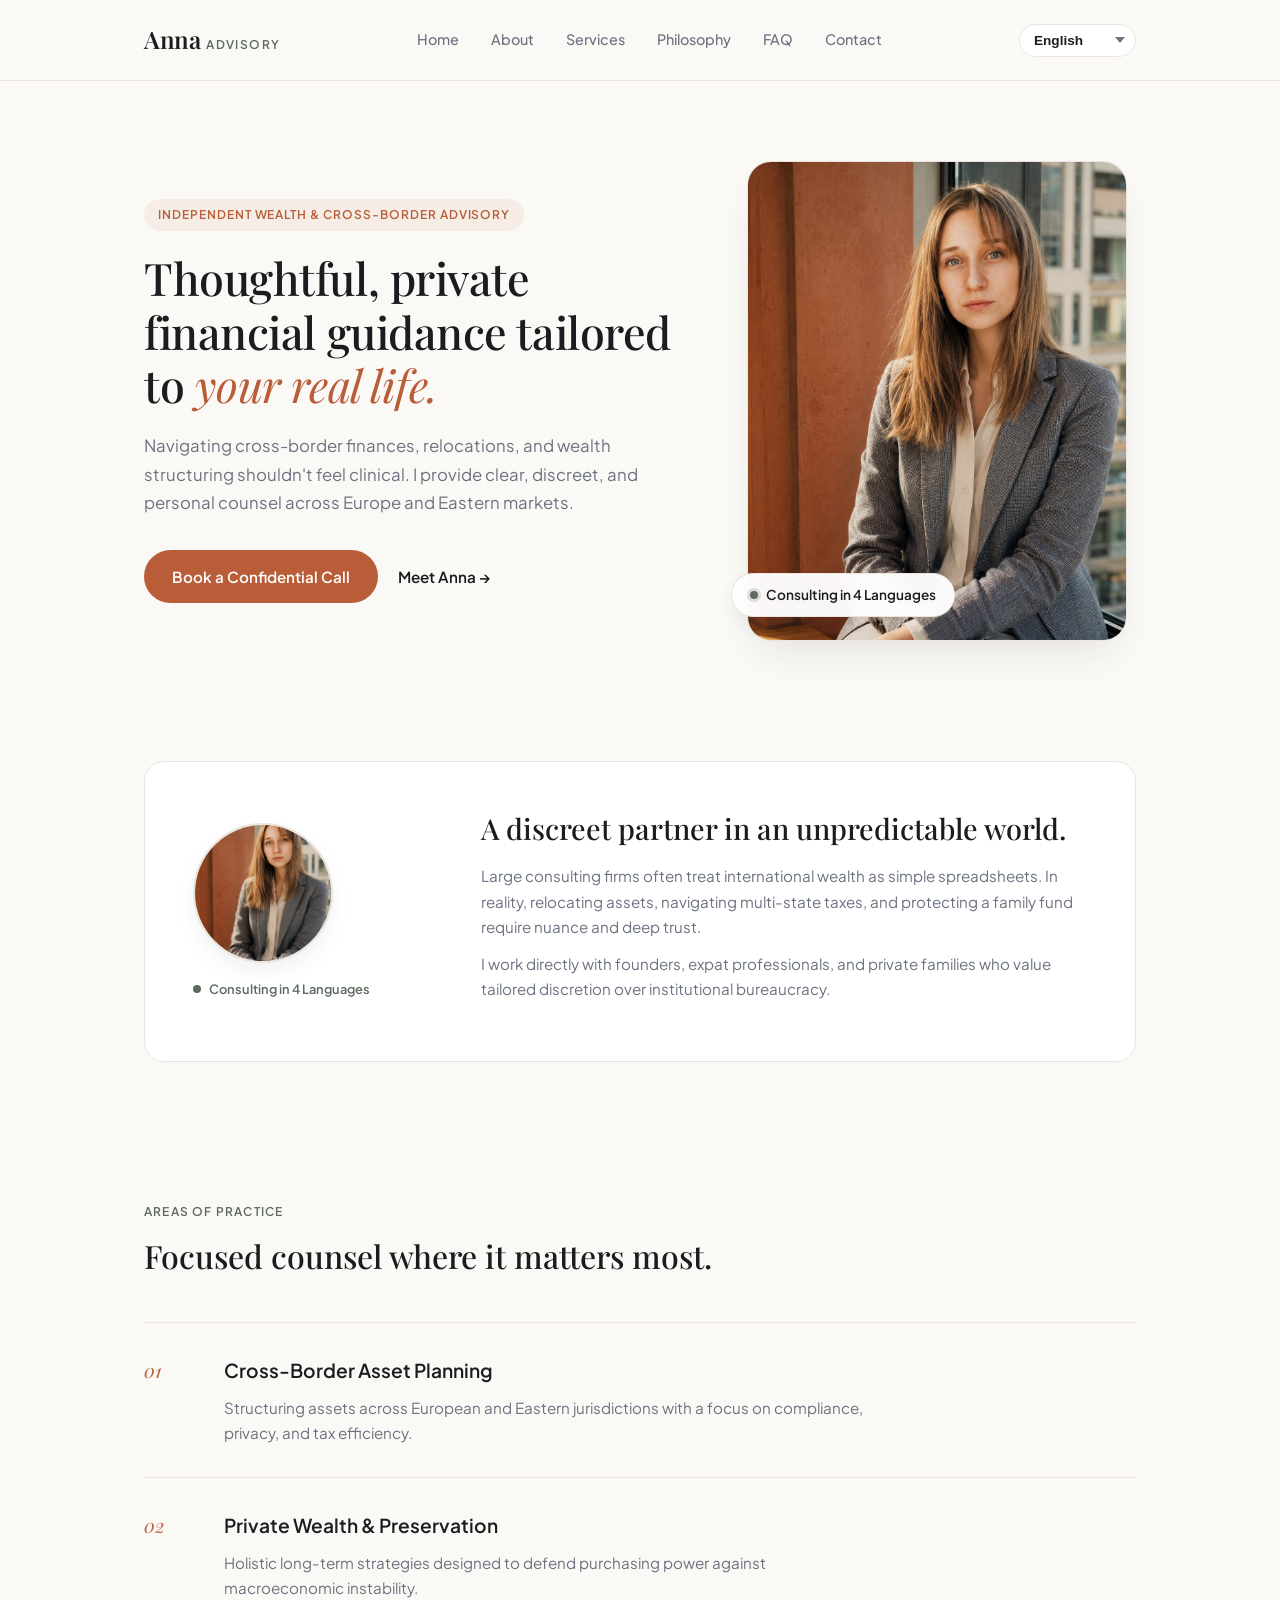
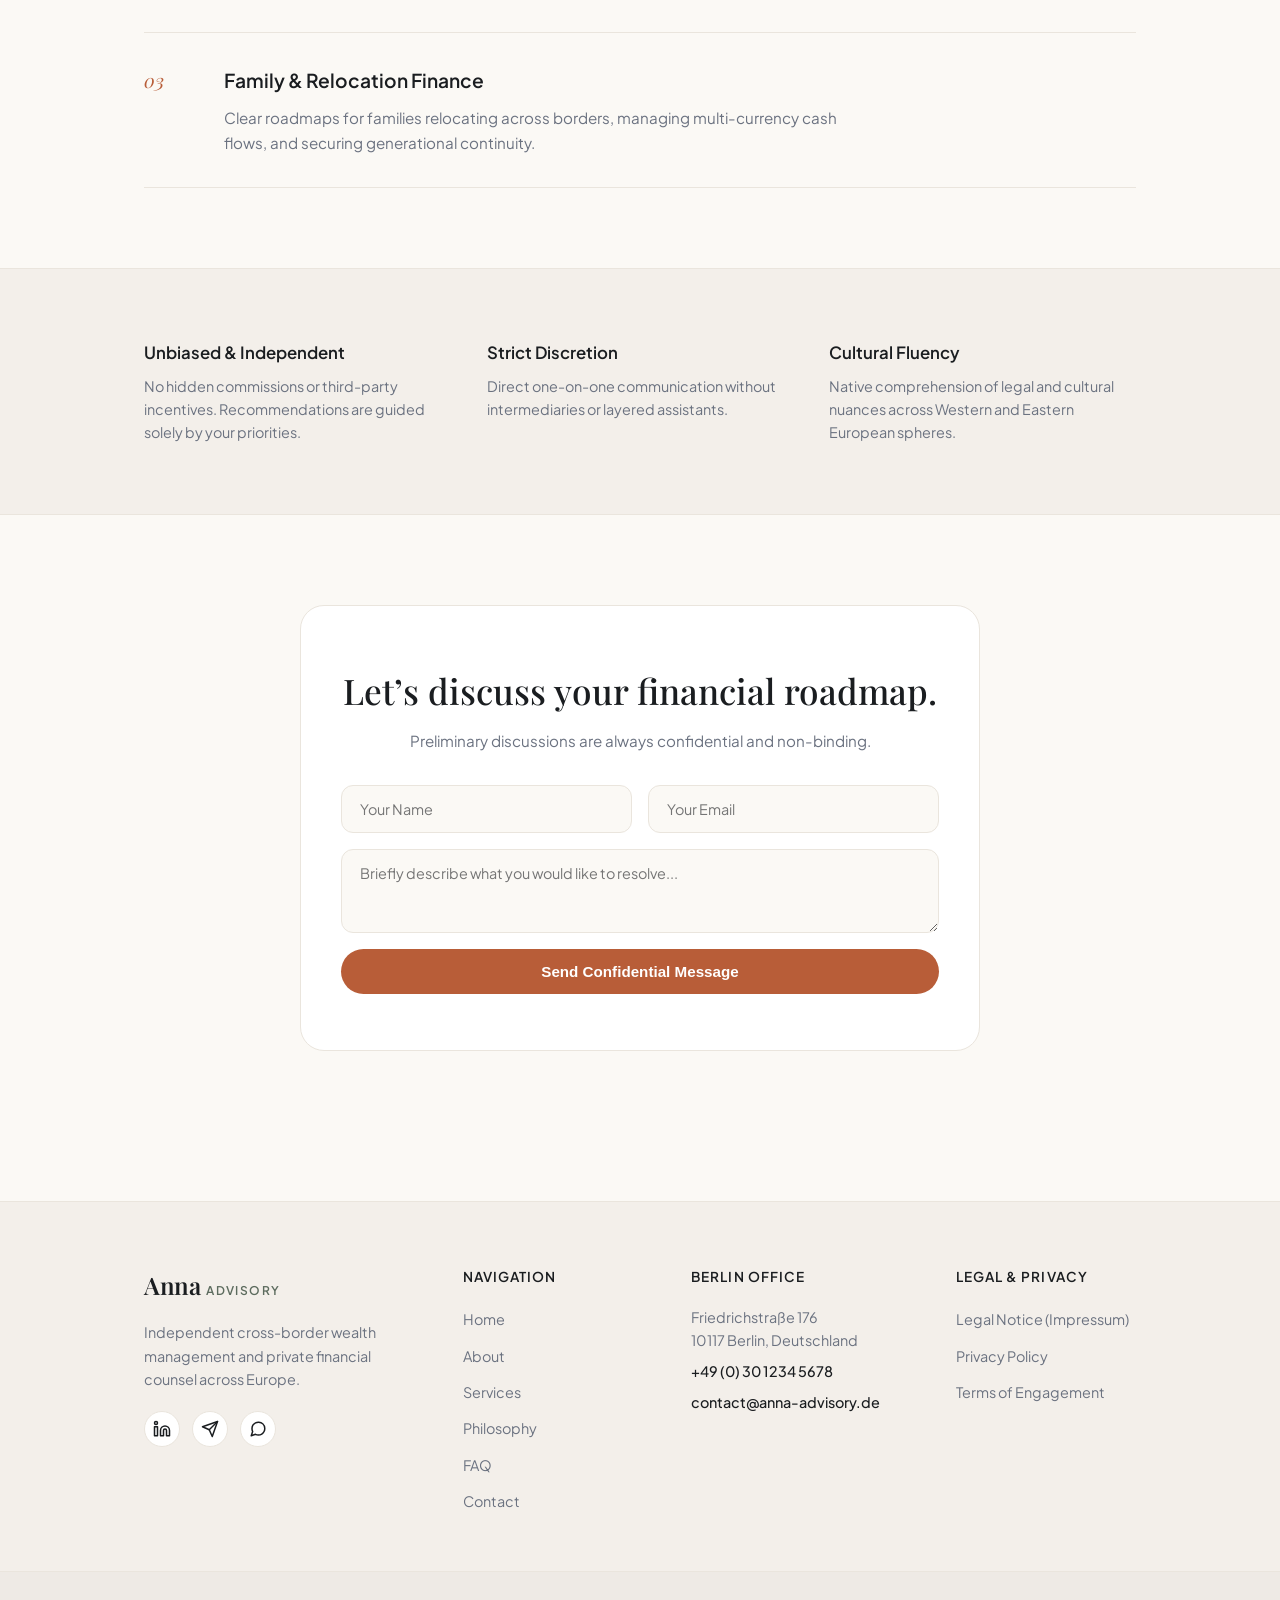
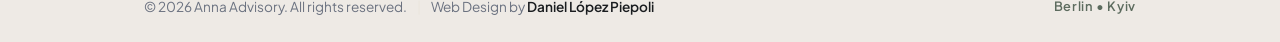
==== commit 9d71aa42: "feat: complete multipage architecture (services, about, contact, philosophy, faq, legal) and full i1" ====
--- a/index.html
+++ b/index.html
@@ -15,7 +15,7 @@
   <!-- Navigation -->
   <header class="header">
     <div class="container nav-wrapper">
-      <a href="#" class="brand">
+      <a href="index.html" class="brand">
         <span class="brand-name">Anna</span>
         <span class="brand-sub">Advisory</span>
       </a>
@@ -61,7 +61,7 @@
         <a href="contact.html" class="mobile-link" data-i18n="nav_contact">Contact</a>
       </nav>
       <div class="mobile-cta">
-        <a href="#contact" class="btn btn-primary mobile-link" data-i18n="hero_btn_main">Book a Confidential Call</a>
+        <a href="contact.html" class="btn btn-primary mobile-link" data-i18n="hero_btn_main">Book a Confidential Call</a>
       </div>
     </div>
   </header>
--- a/style.css
+++ b/style.css
@@ -59,6 +59,11 @@
   display: flex;
   align-items: baseline;
   gap: 6px;
+  position: relative;
+  z-index: 105; /* Por encima de cualquier fondo o drawer */
+  cursor: pointer;
+  -webkit-tap-highlight-color: transparent;
+  touch-action: manipulation;
 }
 
 .brand-name {
@@ -77,6 +82,11 @@
   font-weight: 600;
 }
 
+.brand-name,
+.brand-sub {
+  pointer-events: none; /* Asegura que el clic siempre lo reciba el enlace <a> */
+}
+
 .nav-links {
   display: flex;
   gap: 32px;
@@ -98,7 +108,15 @@
 .header-actions {
   display: flex;
   align-items: center;
-  gap: 16px;
+  gap: 12px;
+  position: relative;
+  z-index: 105; /* Asegura que toda el área de acciones esté por encima */
+}
+
+.lang-picker {
+  position: relative;
+  display: inline-block;
+  z-index: 106; /* Garantiza que el select reciba el tap prioritario */
 }
 
 .lang-picker select {
@@ -119,6 +137,9 @@
   background-repeat: no-repeat;
   background-position: right 10px center;
   padding-right: 28px;
+  position: relative;
+  z-index: 107;
+  touch-action: manipulation; /* Respuesta táctil inmediata en móviles */
 }
 
 .lang-picker select:hover,
@@ -142,10 +163,11 @@
   background: none;
   border: none;
   cursor: pointer;
-  padding: 8px;
+  padding: 6px;
   flex-direction: column;
   gap: 5px;
-  z-index: 110;
+  z-index: 108;
+  touch-action: manipulation;
 }
 
 .hamburger-line {
@@ -180,6 +202,7 @@
   padding: 32px 24px;
   transform: translateY(-100%);
   opacity: 0;
+  pointer-events: none; /* <-- CRUCIAL: evita que bloquee clics cuando está cerrado */
   transition: transform 0.35s cubic-bezier(0.16, 1, 0.3, 1), opacity 0.25s ease;
   border-bottom: 1px solid var(--border-soft);
   z-index: 99;
@@ -188,6 +211,7 @@
 .mobile-nav.active {
   transform: translateY(0);
   opacity: 1;
+  pointer-events: auto; /* Solo recibe toques cuando está abierto */
 }
 
 .mobile-nav-links {
@@ -278,6 +302,8 @@
   max-width: 380px;
   border-radius: 24px;
   overflow: visible;
+  cursor: pointer;
+  -webkit-tap-highlight-color: transparent;
 }
 
 .portrait-img {
@@ -288,40 +314,47 @@
   box-shadow: 0 20px 40px -15px rgba(26, 29, 32, 0.12);
   border: 1px solid var(--border-soft);
   display: block;
+  transition: transform 0.4s ease, filter 0.4s ease;
 }
 
 .portrait-overlay {
-  display: none;
+  display: flex;
+  position: absolute;
+  top: 0;
+  left: 0;
+  width: 100%;
+  height: 100%;
+  border-radius: 24px;
+  background: rgba(251, 249, 245, 0.94);
+  backdrop-filter: blur(4px);
+  -webkit-backdrop-filter: blur(4px);
+  border: 1px solid var(--border-soft);
+  padding: 40px 32px;
+  flex-direction: column;
+  justify-content: center;
+  align-items: center;
+  text-align: center;
+  opacity: 0;
+  pointer-events: none;
+  transition: opacity 0.35s ease, transform 0.35s cubic-bezier(0.16, 1, 0.3, 1);
+  transform: translateY(8px);
+  z-index: 2;
+}
+
+/* Efecto cuando está activo (Por Tap/Clic o Hover) */
+.portrait-wrapper.active .portrait-img {
+  filter: blur(2px) brightness(0.95);
+  transform: scale(1.02);
+}
+
+.portrait-wrapper.active .portrait-overlay {
+  opacity: 1;
+  transform: translateY(0);
+  pointer-events: auto;
 }
 
 /* Desktop Hover Effects Only */
 @media (hover: hover) and (pointer: fine) {
-  .portrait-wrapper {
-    cursor: pointer;
-  }
-
-  .portrait-overlay {
-    display: flex;
-    position: absolute;
-    top: 0;
-    left: 0;
-    width: 100%;
-    height: 480px;
-    border-radius: 24px;
-    background: rgba(251, 249, 245, 0.92);
-    backdrop-filter: blur(2px);
-    border: 1px solid var(--border-soft);
-    padding: 40px 32px;
-    flex-direction: column;
-    justify-content: center;
-    align-items: center;
-    text-align: center;
-    opacity: 0;
-    pointer-events: none;
-    transition: opacity 0.45s ease, transform 0.45s cubic-bezier(0.16, 1, 0.3, 1);
-    transform: translateY(8px);
-  }
-
   .portrait-wrapper:hover .portrait-img {
     filter: blur(2px) brightness(0.95);
     transform: scale(1.02);
@@ -378,6 +411,7 @@
   left: -16px;
   background: rgba(255, 255, 255, 0.96);
   backdrop-filter: blur(10px);
+  -webkit-backdrop-filter: blur(10px);
   border: 1px solid var(--border-soft);
   border-radius: 9999px;
   padding: 8px 18px;
@@ -391,13 +425,15 @@
   justify-content: center;
   transition: all 0.3s cubic-bezier(0.4, 0, 0.2, 1);
   user-select: none;
+  z-index: 3;
+  -webkit-tap-highlight-color: transparent;
 }
 
 .floating-badge:hover,
-.floating-badge:focus {
+.floating-badge:focus,
+.floating-badge.active {
   border-color: var(--accent-terracotta);
   box-shadow: 0 12px 28px -5px rgba(184, 93, 56, 0.18);
-  transform: translateY(-2px);
 }
 
 .badge-layer {
@@ -435,6 +471,17 @@
   opacity: 0;
   transform: translateY(16px);
   pointer-events: none;
+}
+
+/* Estado activo para el badge (en tap móvil) */
+.floating-badge.active .badge-default {
+  opacity: 0;
+  transform: translateY(-16px);
+}
+
+.floating-badge.active .badge-hover {
+  opacity: 1;
+  transform: translateY(0);
 }
 
 .lang-pill {
@@ -1496,7 +1543,6 @@
   }
 }
 
-
 /* ==========================================================================
    PHILOSOPHY.HTML
    ========================================================================== */
@@ -1628,7 +1674,6 @@
   }
 }
 
-
 /* ==========================================================================
    LEGAL PAGES (IMPRESSUM, DATENSCHUTZ, TERMS)
    ========================================================================== */
@@ -1676,7 +1721,6 @@
   }
 }
 
-
 /* ==========================================================================
    FAQ.HTML (ACCORDION & CATEGORIES)
    ========================================================================== */
@@ -1732,7 +1776,7 @@
   color: var(--text-main);
   cursor: pointer;
   user-select: none;
-  list-style: none; /* Elimina flecha nativa */
+  list-style: none;
 }
 
 .faq-question::-webkit-details-marker {
@@ -1773,9 +1817,4 @@
   .faq-answer {
     padding: 0 20px 20px 20px;
   }
-}
-
-
-/* ==========================================================================
-   --------.HTML
-   ========================================================================== */+}
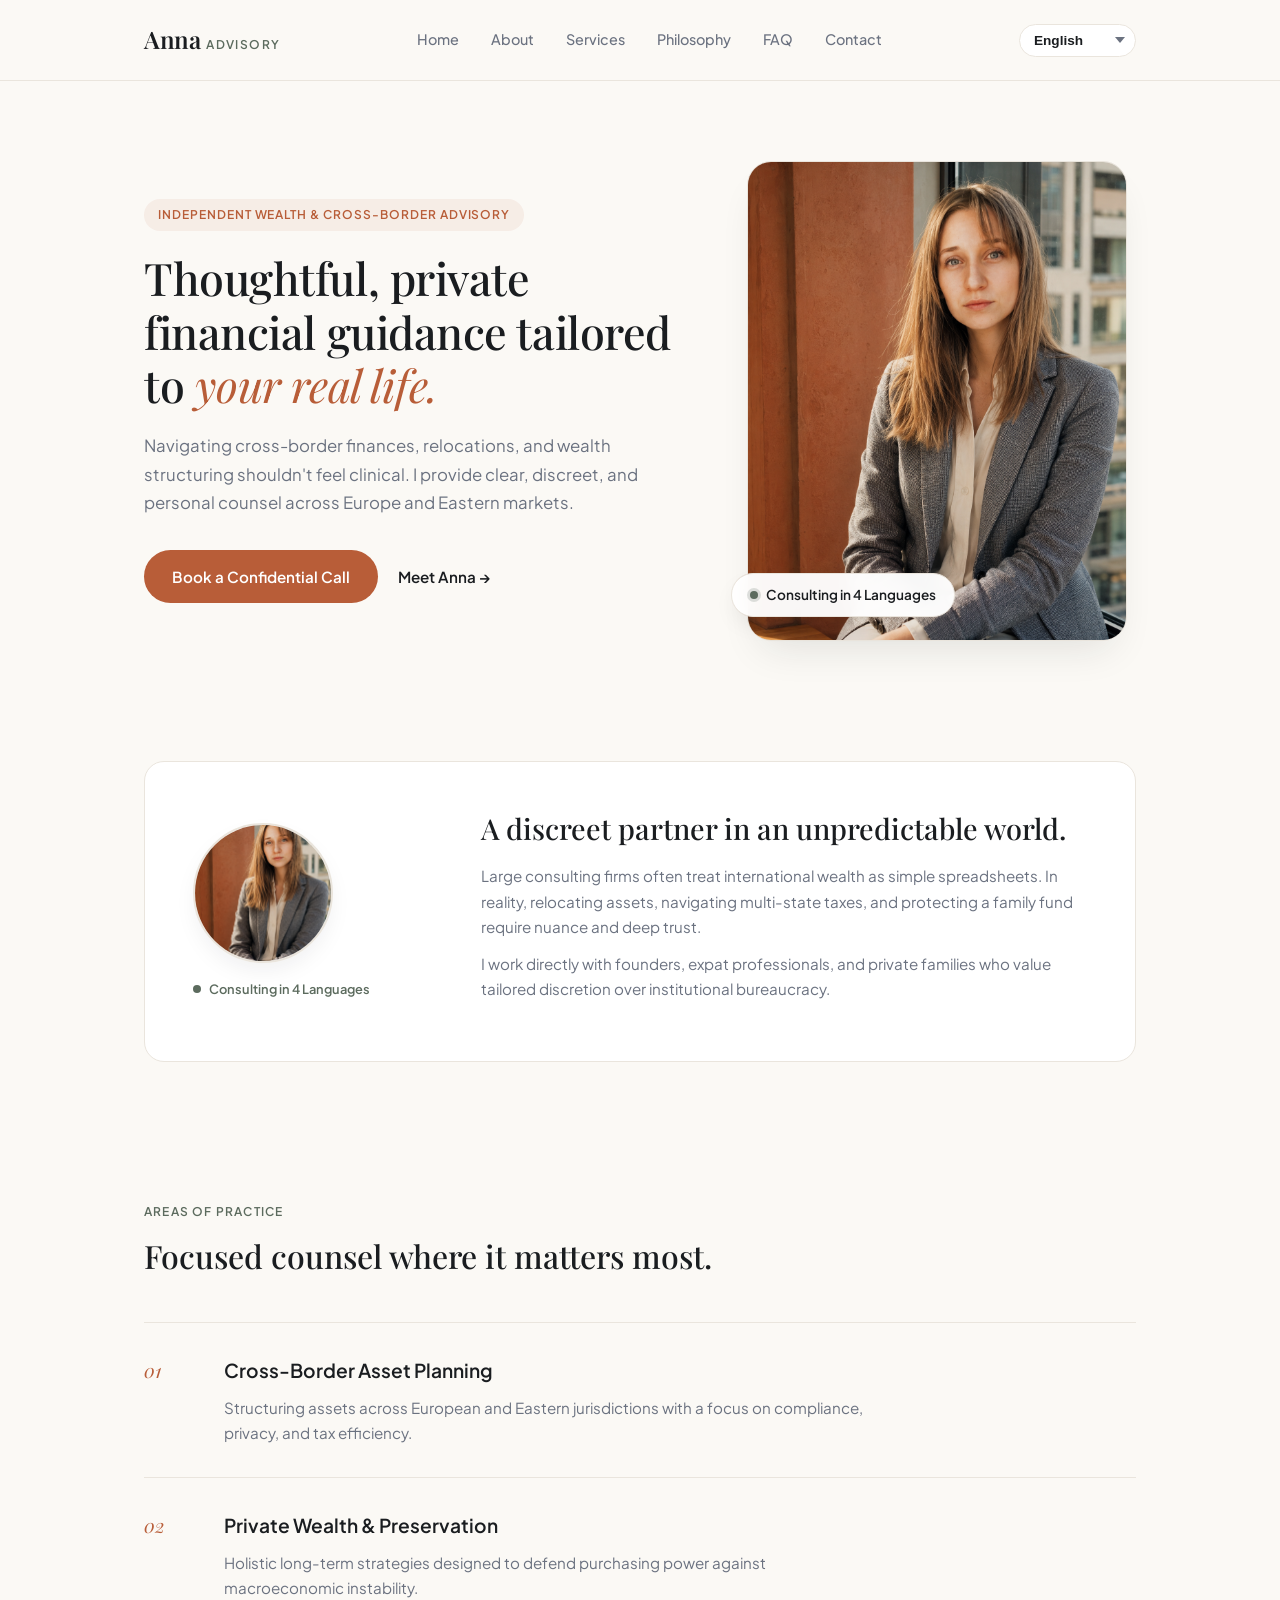
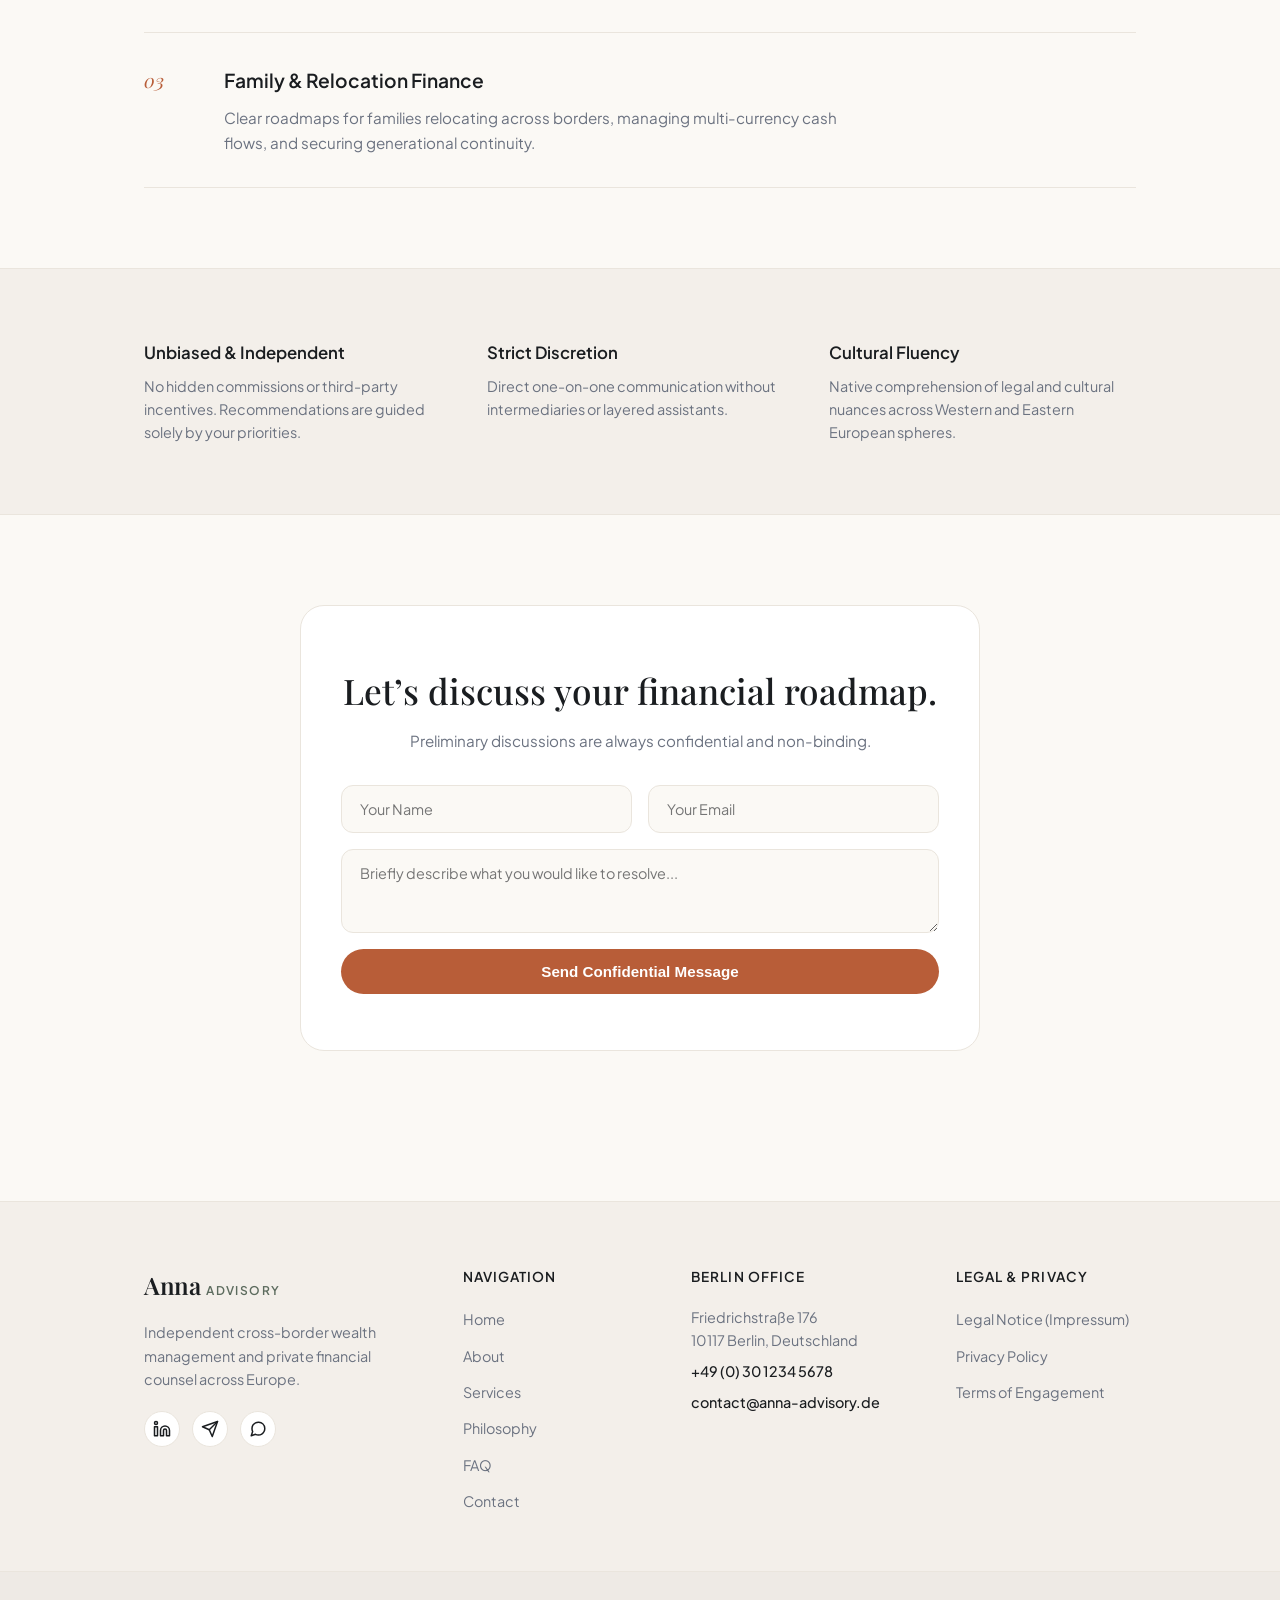
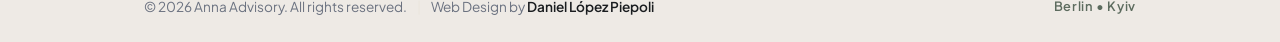
==== commit 89fcd365: "feat(i18n): restore full 4-language engine and integrate Web3Forms AJAX handling" ====
--- a/index.html
+++ b/index.html
@@ -66,60 +66,60 @@
     </div>
   </header>
 
-  <!-- Hero Section with Portrait -->
-  <section class="container hero">
-    <div class="hero-content">
-      <span class="pill" data-i18n="hero_pill">Independent Wealth & Cross-Border Advisory</span>
-      <h1 class="hero-title" data-i18n="hero_title">
-        Thoughtful, private financial guidance tailored to <em>your real life.</em>
-      </h1>
-      <p class="hero-desc" data-i18n="hero_desc">
-        Navigating cross-border finances, relocations, and wealth structuring shouldn't feel clinical. I provide clear, discreet, and personal counsel across Europe and Eastern markets.
-      </p>
-      <div class="hero-actions">
-        <a href="#contact" class="btn btn-primary" data-i18n="hero_btn_main">Book a Confidential Call</a>
-        <a href="about.html" class="btn btn-link" data-i18n="hero_btn_secondary">Meet Anna &rarr;</a>
-      </div>
-    </div>
-
-    <!-- Hero Portrait Media (Editorial Illustration Placeholder) -->
-    <div class="hero-media">
-      <div class="portrait-wrapper">
-        <img 
-          src="assets/images/anna-ai.png"
-          alt="Anna - Financial Advisor" 
-          class="portrait-img" 
-        />
-        <!-- Velo y saludo interactivo -->
-        <div class="portrait-overlay">
-          <div class="overlay-quote-mark">“</div>
-          <p class="overlay-text"           data-i18n="portrait_greeting">
-            Finance should empower your vision, not complicate your life. Let’s build something lasting together.
-          </p>
-          <span class="overlay-signature">— Anna</span>
-        </div>
-
-        <!-- Píldora interactiva de idiomas -->
-        <div class="floating-badge" tabindex="0">
-          <div class="badge-layer badge-default">
-            <span class="pulse-dot"></span>
-            <span class="badge-text" data-i18n="bio_badge">Consulting in 4 Languages</span>
-          </div>
-          <div class="badge-layer badge-hover">
-            <span class="lang-pill">EN</span>
-            <span class="lang-pill">DE</span>
-            <span class="lang-pill">UK</span>
-            <span class="lang-pill">RU</span>
-          </div>
-        </div>      
-      </div>
-    </div>
-  </section>
+  <main>
+    <!-- Hero Section with Portrait -->
+    <section class="container hero">
+      <div class="hero-content">
+        <span class="pill" data-i18n="hero_pill">Independent Wealth & Cross-Border Advisory</span>
+        <h1 class="hero-title" data-i18n="hero_title">
+          Thoughtful, private financial guidance tailored to <em>your real life.</em>
+        </h1>
+        <p class="hero-desc" data-i18n="hero_desc">
+          Navigating cross-border finances, relocations, and wealth structuring shouldn't feel clinical. I provide clear, discreet, and personal counsel across Europe and Eastern markets.
+        </p>
+        <div class="hero-actions">
+          <a href="#contact" class="btn btn-primary" data-i18n="hero_btn_main">Book a Confidential Call</a>
+          <a href="about.html" class="btn btn-link" data-i18n="hero_btn_secondary">Meet Anna &rarr;</a>
+        </div>
+      </div>
+
+      <!-- Hero Portrait Media -->
+      <div class="hero-media">
+        <div class="portrait-wrapper">
+          <img 
+            src="assets/images/anna-ai.png" 
+            alt="Anna - Financial Advisor" 
+            class="portrait-img" 
+          />
+          <!-- Velo y saludo interactivo -->
+          <div class="portrait-overlay">
+            <div class="overlay-quote-mark">“</div>
+            <p class="overlay-text" data-i18n="portrait_greeting">
+              Finance should empower your vision, not complicate your life. Let’s build something lasting together.
+            </p>
+            <span class="overlay-signature">— Anna</span>
+          </div>
+
+          <!-- Píldora interactiva de idiomas -->
+          <div class="floating-badge" tabindex="0">
+            <div class="badge-layer badge-default">
+              <span class="pulse-dot"></span>
+              <span class="badge-text" data-i18n="bio_badge">Consulting in 4 Languages</span>
+            </div>
+            <div class="badge-layer badge-hover">
+              <span class="lang-pill">EN</span>
+              <span class="lang-pill">DE</span>
+              <span class="lang-pill">UK</span>
+              <span class="lang-pill">RU</span>
+            </div>
+          </div>      
+        </div>
+      </div>
+    </section>
 
     <!-- Personal Intro / About Mini -->
     <section id="about" class="container bio-section">
       <div class="bio-card">
-        <!--A "redondeada"--> 
         <div class="bio-visual">
           <div class="avatar-placeholder">
             <img 
@@ -203,27 +203,27 @@
         <h2 data-i18n="contact_heading">Let’s discuss your financial roadmap.</h2>
         <p data-i18n="contact_sub">Preliminary discussions are always confidential and non-binding.</p>
         
-        <form class="contact-form" onsubmit="event.preventDefault();">
+        <!-- Web3Forms Integration -->
+        <form action="https://api.web3forms.com/submit" method="POST" class="contact-form web3-ajax-form">
+          <input type="hidden" name="access_key" value="TU_ACCESS_KEY_AQUI" />
+          <input type="hidden" name="subject" value="New Home Inquiry - Anna Advisory" />
+          <input type="hidden" name="from_name" value="Anna Advisory Home Page" />
+          <input type="checkbox" name="botcheck" class="hidden" style="display: none;" />
+
           <div class="form-row">
-            <input type="text" placeholder="Your Name" required data-i18n-ph="ph_name" />
-            <input type="email" placeholder="Your Email" required data-i18n-ph="ph_email" />
-          </div>
-          <textarea rows="3" placeholder="Briefly describe what you would like to resolve..." required data-i18n-ph="ph_msg"></textarea>
+            <input type="text" name="name" placeholder="Your Name" required data-i18n-ph="ph_name" />
+            <input type="email" name="email" placeholder="Your Email" required data-i18n-ph="ph_email" />
+          </div>
+          <textarea name="message" rows="3" placeholder="Briefly describe what you would like to resolve..." required data-i18n-ph="ph_msg"></textarea>
+          
           <button type="submit" class="btn btn-primary" data-i18n="contact_btn">Send Confidential Message</button>
+          
+          <!-- Contenedor para mensajes de estado AJAX -->
+          <div class="form-status-msg" style="display: none; font-size: 0.9rem; margin-top: 10px; font-weight: 500;"></div>
         </form>
       </div>
     </section>
   </main>
-
-  <!-- Footer -->
-  <!--
-  <footer class="footer">
-    <div class="container footer-content">
-      <p class="copyright">© 2026 Anna Advisory. All rights reserved.</p>
-      <div class="footer-note" data-i18n="footer_note">Berlin • Zurich • Kyiv</div>
-    </div>
-  </footer>
-  -->
 
   <!-- Enhanced Editorial Footer -->
   <footer class="footer">
--- a/style.css
+++ b/style.css
@@ -29,6 +29,8 @@
   line-height: 1.65;
   font-size: 16px;
   -webkit-font-smoothing: antialiased;
+  position: relative;
+  min-height: 100vh;
 }
 
 .container {
@@ -37,14 +39,16 @@
   padding: 0 24px;
 }
 
-/* Header */
+/* Header Fijo y Transición Suave de Tamaño */
 .header {
   position: sticky;
   top: 0;
-  background: rgba(251, 249, 245, 0.92);
-  backdrop-filter: blur(10px);
+  background: rgba(251, 249, 245, 0.94);
+  backdrop-filter: blur(12px);
+  -webkit-backdrop-filter: blur(12px);
   border-bottom: 1px solid var(--border-soft);
-  z-index: 100;
+  z-index: 1000;
+  transition: all 0.3s cubic-bezier(0.16, 1, 0.3, 1);
 }
 
 .nav-wrapper {
@@ -52,6 +56,21 @@
   display: flex;
   align-items: center;
   justify-content: space-between;
+  transition: height 0.3s ease;
+}
+
+/* Estado compacto al hacer scroll hacia abajo (.scrolled) */
+.header.scrolled {
+  background: rgba(251, 249, 245, 0.98);
+  box-shadow: 0 4px 20px -5px rgba(26, 29, 32, 0.06);
+}
+
+.header.scrolled .nav-wrapper {
+  height: 60px; /* Se compacta de 80px a 60px */
+}
+
+.header.scrolled .brand-name {
+  font-size: 1.35rem; /* Ajuste sutil del logo */
 }
 
 .brand {
@@ -190,6 +209,7 @@
 }
 
 /* Mobile Nav Drawer */
+/* Ajuste del drawer móvil para que coincida con la altura del header */
 .mobile-nav {
   display: none;
   position: fixed;
@@ -202,10 +222,16 @@
   padding: 32px 24px;
   transform: translateY(-100%);
   opacity: 0;
-  pointer-events: none; /* <-- CRUCIAL: evita que bloquee clics cuando está cerrado */
-  transition: transform 0.35s cubic-bezier(0.16, 1, 0.3, 1), opacity 0.25s ease;
+  pointer-events: none;
+  transition: transform 0.35s cubic-bezier(0.16, 1, 0.3, 1), opacity 0.25s ease, top 0.3s ease;
   border-bottom: 1px solid var(--border-soft);
-  z-index: 99;
+  z-index: 999;
+}
+
+.header.scrolled ~ .mobile-nav,
+.header.scrolled .mobile-nav {
+  top: 60px;
+  height: calc(100vh - 60px);
 }
 
 .mobile-nav.active {
@@ -1083,9 +1109,10 @@
   line-height: 1;
 }
 
+/* Process Section (Services Page) */
 .process-section {
   background: var(--bg-surface-alt);
-  padding: 80px 0;
+  padding: 60px 0;
   border-top: 1px solid var(--border-soft);
   border-bottom: 1px solid var(--border-soft);
 }
@@ -1097,15 +1124,16 @@
 .process-grid {
   display: grid;
   grid-template-columns: repeat(3, 1fr);
-  gap: 32px;
-  margin-top: 48px;
+  gap: 24px;
+  margin-top: 40px;
 }
 
 .process-card {
   background: var(--bg-surface);
   border: 1px solid var(--border-soft);
   border-radius: 16px;
-  padding: 36px 28px;
+  padding: 32px 24px;
+  min-width: 0;
 }
 
 .process-step {
@@ -1154,6 +1182,28 @@
   color: var(--text-muted);
   font-size: 1.05rem;
   margin-bottom: 28px;
+}
+
+/* Reglas Responsive para pantallas móviles (≤ 768px) */
+@media (max-width: 768px) {
+  .process-grid {
+    grid-template-columns: 1fr;
+    gap: 18px;
+  }
+
+  .process-card {
+    padding: 24px 20px;
+    width: 100%;
+  }
+
+  .srv-detail-card {
+    padding: 28px 20px;
+  }
+
+  .srv-card-header {
+    flex-direction: column;
+    gap: 8px;
+  }
 }
 
 /* ==========================================================================
